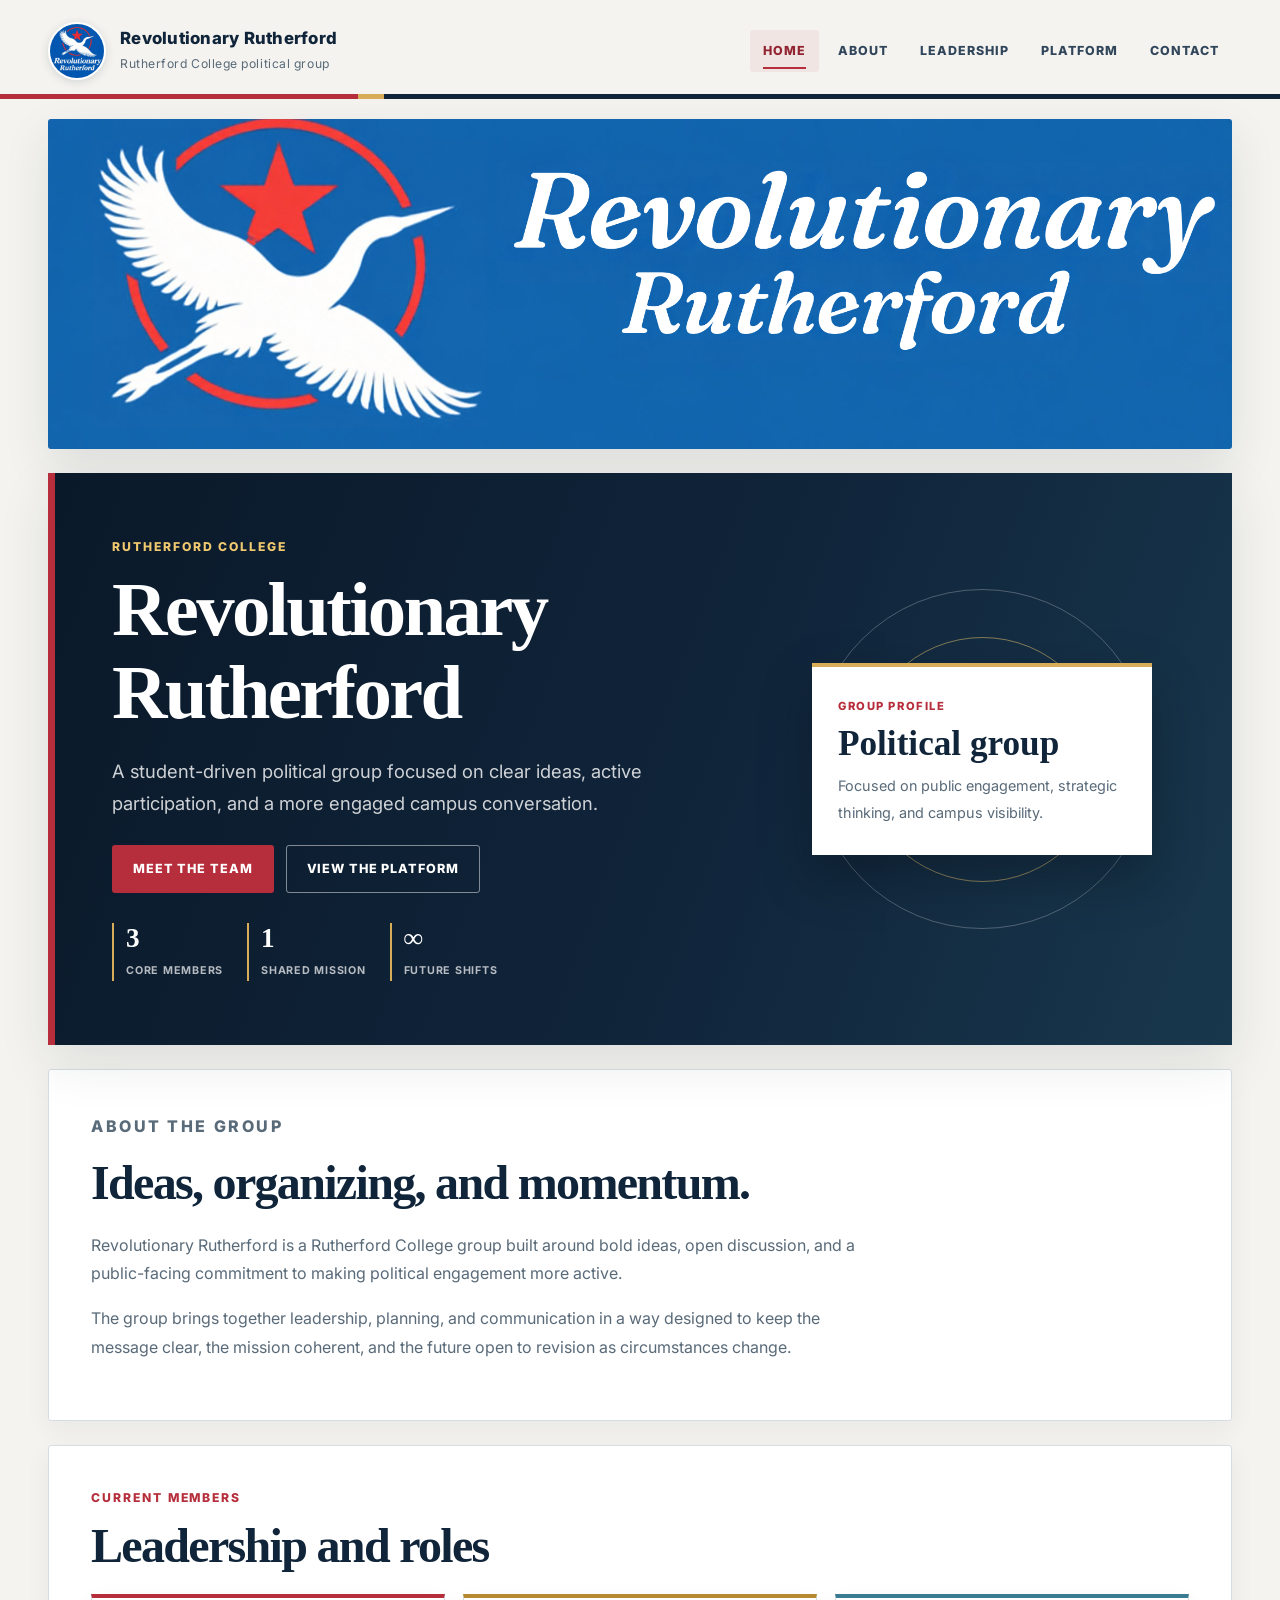
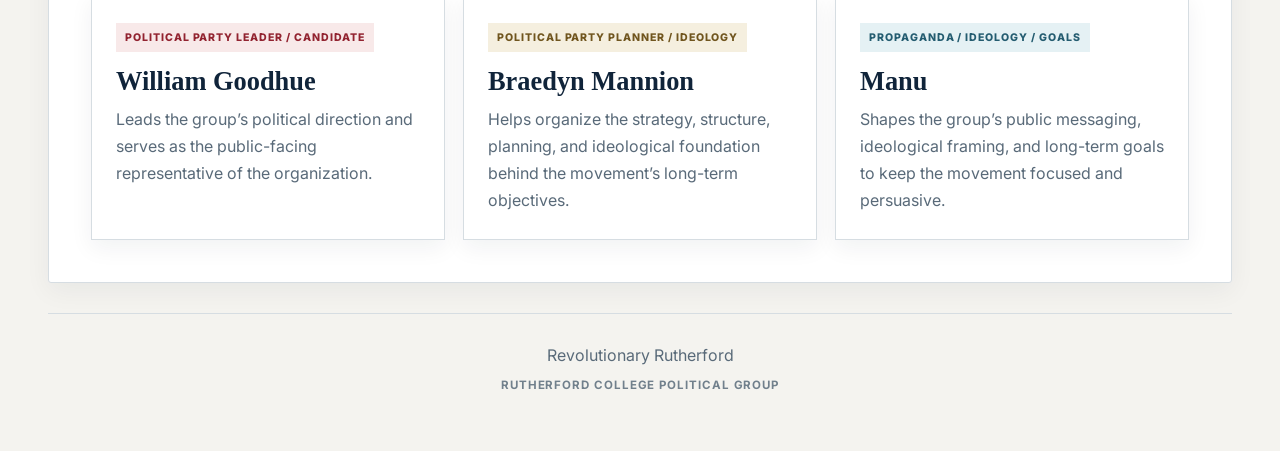
==== index.html @ 97fc265f "Update site branding from Revolutionary Socialists of Rutherford to Revolutionary Rutherford across " ====
<!DOCTYPE html>
<html lang="en">
  <head>
    <meta charset="UTF-8" />
    <meta name="viewport" content="width=device-width, initial-scale=1.0" />
    <title>Revolutionary Rutherford</title>
    <meta
      name="description"
      content="Revolutionary Rutherford — a Rutherford College political group focused on bold ideas and public engagement."
    />
    <link rel="icon" type="image/png" href="logo.png" />
    <link rel="preconnect" href="https://fonts.googleapis.com" />
    <link rel="preconnect" href="https://fonts.gstatic.com" crossorigin />
    <link
      href="https://fonts.googleapis.com/css2?family=Inter:wght@400;500;700;800;900&display=swap"
      rel="stylesheet"
    />
    <link rel="stylesheet" href="styles.css" />
  </head>
  <body>
    <div class="page-shell">
      <header class="site-header">
        <div class="brand-wrap">
          <img src="logo.png" alt="Revolutionary Rutherford logo" class="brand-logo" />
          <div>
            <p class="brand-name">Revolutionary Rutherford</p>
            <p class="brand-tag">Rutherford College political group</p>
          </div>
        </div>
        <nav class="main-nav" aria-label="Main navigation">
          <a href="index.html">Home</a>
          <a href="about.html">About</a>
          <a href="leadership.html">Leadership</a>
          <a href="platform.html">Platform</a>
          <a href="contact.html">Contact</a>
        </nav>
      </header>

      <img src="banner.png" alt="Revolutionary Rutherford banner" class="page-banner" />

      <main>
        <section class="hero">
          <div class="hero-copy">
            <p class="eyebrow">Rutherford College</p>
            <h1>Revolutionary Rutherford</h1>
            <p class="lede">
              A student-driven political group focused on clear ideas, active participation, and a more engaged campus conversation.
            </p>
            <div class="hero-actions">
              <a class="primary-btn" href="leadership.html">Meet the team</a>
              <a class="secondary-btn" href="platform.html">View the platform</a>
            </div>
            <ul class="hero-stats" aria-label="Movement information">
              <li><strong>3</strong><span>core members</span></li>
              <li><strong>1</strong><span>shared mission</span></li>
              <li><strong>∞</strong><span>future shifts</span></li>
            </ul>
          </div>
          <div class="hero-visual" aria-label="Movement illustration">
            <div class="info-card">
              <span class="badge-label">Group profile</span>
              <strong>Political group</strong>
              <small>Focused on public engagement, strategic thinking, and campus visibility.</small>
            </div>
            <div class="orbit orbit-one"></div>
            <div class="orbit orbit-two"></div>
            <div class="core-circle"></div>
          </div>
        </section>

        <section class="panel intro-panel">
          <div class="section-head">
            <p class="eyebrow">About the group</p>
            <h2>Ideas, organizing, and momentum.</h2>
          </div>
          <p>
            Revolutionary Rutherford is a Rutherford College group built around bold ideas, open discussion, and a public-facing commitment to making political engagement more active.
          </p>
          <p>
            The group brings together leadership, planning, and communication in a way designed to keep the message clear, the mission coherent, and the future open to revision as circumstances change.
          </p>
        </section>

        <section class="panel">
          <div class="section-head">
            <p class="eyebrow">Current members</p>
            <h2>Leadership and roles</h2>
          </div>

          <div class="leader-grid">
            <article class="leader-card accent-rose">
              <div class="leader-role">Political Party Leader / Candidate</div>
              <h3>William Goodhue</h3>
              <p>
                Leads the group’s political direction and serves as the public-facing representative of the organization.
              </p>
            </article>

            <article class="leader-card accent-gold">
              <div class="leader-role">Political Party Planner / Ideology</div>
              <h3>Braedyn Mannion</h3>
              <p>
                Helps organize the strategy, structure, planning, and ideological foundation behind the movement’s long-term objectives.
              </p>
            </article>

            <article class="leader-card accent-aqua">
              <div class="leader-role">Propaganda / Ideology / Goals</div>
              <h3>Manu</h3>
              <p>
                Shapes the group’s public messaging, ideological framing, and long-term goals to keep the movement focused and persuasive.
              </p>
            </article>
          </div>
        </section>
      </main>

      <footer class="site-footer">
        <p>Revolutionary Rutherford</p>
        <p class="tiny">Rutherford College political group</p>
      </footer>
    </div>

    <script src="script.js"></script>
  </body>
</html>
---- styles.css ----
/* Institutional, school-community inspired visual system */
:root {
  color-scheme: light;
  --ink: #17283a;
  --ink-soft: #31465b;
  --navy: #10243a;
  --navy-deep: #0a1929;
  --red: #b62d3b;
  --red-dark: #922330;
  --gold: #d7ad59;
  --paper: #f4f3ef;
  --surface: #ffffff;
  --surface-muted: #e9edf0;
  --muted: #596a79;
  --line: #d6dde2;
  --shadow: 0 18px 48px rgba(16, 36, 58, 0.1);
  --content-width: 1200px;
  --page-gutter: clamp(18px, 4vw, 48px);
}

*,
*::before,
*::after {
  box-sizing: border-box;
}

html {
  scroll-behavior: smooth;
  scroll-padding-top: 24px;
}

body {
  min-width: 320px;
  min-height: 100vh;
  margin: 0;
  color: var(--ink);
  background: var(--paper);
  font-family: "Inter", "Segoe UI", Arial, sans-serif;
  font-size: 16px;
  line-height: 1.65;
  -webkit-font-smoothing: antialiased;
}

img {
  display: block;
  max-width: 100%;
}

a {
  color: inherit;
}

:focus-visible {
  outline: 3px solid var(--gold);
  outline-offset: 4px;
}

.page-shell {
  width: min(var(--content-width), calc(100% - var(--page-gutter) * 2));
  margin-inline: auto;
  padding: 0 0 48px;
}

.site-header {
  position: relative;
  z-index: 3;
  display: flex;
  align-items: center;
  justify-content: space-between;
  gap: 28px;
  padding: 22px 0 18px;
  border-bottom: 1px solid var(--line);
}

.site-header::before {
  position: absolute;
  right: calc((100vw - 100%) / -2);
  bottom: -1px;
  left: calc((100vw - 100%) / -2);
  height: 5px;
  background: linear-gradient(90deg, var(--red) 0 28%, var(--gold) 28% 30%, var(--navy) 30% 100%);
  content: "";
}

.brand-wrap {
  display: flex;
  min-width: 0;
  align-items: center;
  gap: 14px;
  text-decoration: none;
}

.brand-logo {
  width: 58px;
  height: 58px;
  flex: 0 0 auto;
  border: 2px solid var(--surface);
  border-radius: 50%;
  background: var(--surface);
  box-shadow: 0 2px 10px rgba(16, 36, 58, 0.14);
  object-fit: cover;
}

.brand-name {
  margin: 0;
  color: var(--navy);
  font-size: clamp(0.9rem, 1.5vw, 1.05rem);
  font-weight: 800;
  letter-spacing: 0.015em;
  line-height: 1.3;
}

.brand-tag {
  margin: 4px 0 0;
  color: var(--muted);
  font-size: 0.76rem;
  letter-spacing: 0.045em;
}

.main-nav {
  display: flex;
  flex-wrap: wrap;
  align-items: center;
  justify-content: flex-end;
  gap: 6px;
}

.main-nav a {
  position: relative;
  display: inline-flex;
  min-height: 42px;
  align-items: center;
  padding: 0 13px;
  border-radius: 3px;
  color: var(--ink-soft);
  font-size: 0.78rem;
  font-weight: 800;
  letter-spacing: 0.08em;
  text-decoration: none;
  text-transform: uppercase;
  transition: color 160ms ease, background-color 160ms ease;
}

.main-nav a:hover,
.main-nav a:focus-visible,
.main-nav a[aria-current="page"] {
  color: var(--red-dark);
  background: rgba(182, 45, 59, 0.07);
}

.main-nav a[aria-current="page"]::after {
  position: absolute;
  right: 13px;
  bottom: 3px;
  left: 13px;
  height: 2px;
  background: var(--red);
  content: "";
}

.page-banner {
  width: 100%;
  height: clamp(180px, 28vw, 330px);
  margin-top: 20px;
  border-radius: 3px;
  background: var(--navy);
  object-fit: cover;
  object-position: center;
  box-shadow: var(--shadow);
}

main {
  display: block;
}

.hero {
  position: relative;
  display: grid;
  min-height: 390px;
  grid-template-columns: minmax(0, 1.25fr) minmax(250px, 0.75fr);
  align-items: center;
  gap: clamp(24px, 5vw, 64px);
  overflow: hidden;
  margin-top: 24px;
  padding: clamp(30px, 5vw, 64px);
  color: #fff;
  background:
    linear-gradient(110deg, rgba(10, 25, 41, 0.98) 0%, rgba(16, 36, 58, 0.94) 56%, rgba(25, 58, 80, 0.88) 100%),
    var(--navy);
  box-shadow: var(--shadow);
}

.hero::before {
  position: absolute;
  top: 0;
  left: 0;
  width: 7px;
  height: 100%;
  background: var(--red);
  content: "";
}

.hero-copy,
.hero-visual {
  position: relative;
  z-index: 1;
}

.eyebrow {
  margin: 0 0 12px;
  color: var(--red);
  font-size: 0.76rem;
  font-weight: 800;
  letter-spacing: 0.16em;
  text-transform: uppercase;
}

.hero .eyebrow {
  color: #f1c96e;
}

.hero h1,
.section-head h2 {
  margin: 0;
  font-family: Georgia, "Times New Roman", serif;
  font-weight: 700;
  letter-spacing: -0.035em;
  line-height: 1.08;
}

.hero h1 {
  max-width: 700px;
  font-size: clamp(2.7rem, 6vw, 5.2rem);
}

.lede {
  max-width: 630px;
  margin: 20px 0 0;
  color: rgba(255, 255, 255, 0.8);
  font-size: clamp(1rem, 1.5vw, 1.15rem);
  line-height: 1.75;
}

.hero-actions {
  display: flex;
  flex-wrap: wrap;
  gap: 12px;
  margin-top: 26px;
}

.primary-btn,
.secondary-btn {
  display: inline-flex;
  min-height: 48px;
  align-items: center;
  justify-content: center;
  padding: 0 20px;
  border: 1px solid transparent;
  border-radius: 3px;
  font-size: 0.79rem;
  font-weight: 800;
  letter-spacing: 0.07em;
  text-decoration: none;
  text-transform: uppercase;
  transition: background-color 160ms ease, color 160ms ease, transform 160ms ease;
}

.primary-btn {
  color: #fff;
  background: var(--red);
}

.primary-btn:hover {
  background: var(--red-dark);
  transform: translateY(-2px);
}

.secondary-btn {
  border-color: rgba(255, 255, 255, 0.48);
  color: #fff;
  background: transparent;
}

.secondary-btn:hover {
  color: var(--navy);
  background: #fff;
  transform: translateY(-2px);
}

.hero-stats {
  display: flex;
  flex-wrap: wrap;
  gap: 24px;
  margin: 30px 0 0;
  padding: 0;
  list-style: none;
}

.hero-stats li {
  min-width: 105px;
  padding-left: 12px;
  border-left: 2px solid var(--gold);
}

.hero-stats strong {
  display: block;
  color: #fff;
  font-family: Georgia, "Times New Roman", serif;
  font-size: 1.7rem;
  line-height: 1.15;
}

.hero-stats span {
  color: rgba(255, 255, 255, 0.7);
  font-size: 0.67rem;
  font-weight: 700;
  letter-spacing: 0.07em;
  text-transform: uppercase;
}

.hero-visual {
  display: grid;
  min-height: 290px;
  place-items: center;
}

.info-card {
  position: relative;
  z-index: 2;
  width: min(100%, 340px);
  padding: 30px 26px;
  border-top: 4px solid var(--gold);
  color: var(--ink);
  background: #fff;
  text-align: left;
  box-shadow: 0 22px 48px rgba(0, 0, 0, 0.25);
}

.badge-label {
  display: block;
  margin-bottom: 10px;
  color: var(--red);
  font-size: 0.7rem;
  font-weight: 800;
  letter-spacing: 0.14em;
  text-transform: uppercase;
}

.info-card strong {
  display: block;
  margin-bottom: 8px;
  color: var(--navy);
  font-family: Georgia, "Times New Roman", serif;
  font-size: clamp(1.7rem, 3vw, 2.2rem);
  line-height: 1.1;
}

.info-card small {
  color: var(--muted);
  font-size: 0.9rem;
  line-height: 1.6;
}

.orbit {
  position: absolute;
  border: 1px solid rgba(255, 255, 255, 0.25);
  border-radius: 50%;
  pointer-events: none;
}

.orbit-one {
  width: min(340px, 80vw);
  aspect-ratio: 1;
}

.orbit-two {
  width: min(245px, 60vw);
  aspect-ratio: 1;
  border-color: rgba(241, 201, 110, 0.5);
}

.core-circle {
  position: absolute;
  width: 90px;
  aspect-ratio: 1;
  border-radius: 50%;
  background: rgba(182, 45, 59, 0.25);
}

.panel,
.content-panel {
  margin-top: 24px;
  padding: clamp(24px, 4vw, 42px);
  border: 1px solid var(--line);
  border-radius: 3px;
  background: var(--surface);
  box-shadow: 0 8px 26px rgba(16, 36, 58, 0.055);
}

.section-head {
  margin-bottom: 22px;
}

.section-head h2 {
  color: var(--navy);
  font-size: clamp(2rem, 4vw, 3rem);
}

.intro-panel p,
.content-panel p,
.content-panel li {
  color: var(--muted);
  line-height: 1.8;
}

.intro-panel p,
.content-panel p {
  max-width: 78ch;
  margin: 0 0 16px;
  font-size: 1rem;
}

.leader-grid {
  display: grid;
  grid-template-columns: repeat(3, minmax(0, 1fr));
  gap: 18px;
}

.leader-card {
  padding: 24px;
  border: 1px solid var(--line);
  border-top: 4px solid var(--navy);
  background: #fff;
  box-shadow: 0 8px 22px rgba(16, 36, 58, 0.06);
}

.leader-card.accent-rose { border-top-color: var(--red); }
.leader-card.accent-gold { border-top-color: #b78a32; }
.leader-card.accent-aqua { border-top-color: #397c91; }

.leader-card h3 {
  margin: 14px 0 8px;
  color: var(--navy);
  font-family: Georgia, "Times New Roman", serif;
  font-size: 1.65rem;
  line-height: 1.2;
}

.leader-card p {
  margin: 0;
  color: var(--muted);
  line-height: 1.7;
}

.leader-role {
  display: inline-block;
  padding: 6px 9px;
  color: var(--red-dark);
  background: #f8e9e9;
  font-size: 0.66rem;
  font-weight: 800;
  letter-spacing: 0.09em;
  text-transform: uppercase;
}

.accent-gold .leader-role { color: #70551e; background: #f5efdF; }
.accent-aqua .leader-role { color: #245c70; background: #e5f1f4; }

.duties-note {
  margin: 22px 0 0;
  color: var(--red-dark);
  font-weight: 700;
  letter-spacing: 0.04em;
  text-transform: uppercase;
}

.platform-list {
  display: grid;
  grid-template-columns: repeat(3, minmax(0, 1fr));
  gap: 18px;
}

.platform-list > div,
.list-grid .item {
  padding: 24px;
  border: 1px solid var(--line);
  border-bottom: 3px solid var(--gold);
  background: #fbfcfc;
}

.platform-list span {
  display: inline-block;
  margin-bottom: 14px;
  color: var(--red);
  font-family: Georgia, "Times New Roman", serif;
  font-size: 1.5rem;
  font-weight: 700;
}

.platform-list h3,
.list-grid h3 {
  margin: 0 0 10px;
  color: var(--navy);
  font-size: 1.2rem;
}

.platform-list p,
.list-grid p {
  margin: 0;
  color: var(--muted);
  line-height: 1.7;
}

.list-grid {
  display: grid;
  grid-template-columns: repeat(2, minmax(0, 1fr));
  gap: 18px;
  margin-top: 12px;
}

.site-footer {
  margin-top: 30px;
  padding: 28px 0 0;
  border-top: 1px solid var(--line);
  color: var(--muted);
  text-align: center;
}

.site-footer p {
  margin: 0 0 8px;
}

.site-footer .tiny {
  color: #71808c;
  font-size: 0.72rem;
  font-weight: 700;
  letter-spacing: 0.08em;
  text-transform: uppercase;
}

.sponsor-section {
  margin: 0 0 24px;
  padding: 0 0 24px;
  border-bottom: 1px solid var(--line);
}

.sponsor-section h2 {
  margin: 0 0 18px;
  color: var(--navy);
  font-family: Georgia, "Times New Roman", serif;
  font-size: 1.45rem;
}

.sponsor-logos {
  display: flex;
  flex-wrap: wrap;
  align-items: center;
  justify-content: center;
  gap: 18px 28px;
}

.sponsor-logos img {
  width: min(220px, 42%);
  height: 88px;
  padding: 8px;
  border: 1px solid var(--line);
  background: #fff;
  object-fit: contain;
}

@media (max-width: 900px) {
  .site-header {
    align-items: flex-start;
    flex-direction: column;
    gap: 12px;
  }

  .main-nav {
    justify-content: flex-start;
  }

  .hero {
    grid-template-columns: minmax(0, 1fr) minmax(220px, 0.75fr);
  }

  .leader-grid,
  .platform-list {
    grid-template-columns: repeat(2, minmax(0, 1fr));
  }
}

@media (max-width: 640px) {
  .page-shell {
    width: calc(100% - 28px);
    padding-bottom: 28px;
  }

  .site-header {
    padding-top: 16px;
  }

  .brand-logo {
    width: 48px;
    height: 48px;
  }

  .main-nav {
    width: 100%;
    gap: 2px;
  }

  .main-nav a {
    min-height: 38px;
    padding-inline: 9px;
    font-size: 0.69rem;
  }

  .page-banner {
    height: 170px;
    margin-top: 14px;
  }

  .hero {
    grid-template-columns: 1fr;
    gap: 20px;
    margin-top: 14px;
    padding: 30px 24px;
  }

  .hero h1 {
    font-size: clamp(2.45rem, 12vw, 4rem);
  }

  .hero-visual {
    min-height: 260px;
  }

  .info-card {
    width: min(100%, 320px);
  }

  .hero-stats {
    gap: 14px;
  }

  .hero-stats li {
    min-width: 88px;
  }

  .panel,
  .content-panel {
    margin-top: 16px;
    padding: 24px 20px;
  }

  .leader-grid,
  .platform-list,
  .list-grid {
    grid-template-columns: 1fr;
  }

  .sponsor-logos {
    gap: 12px;
  }

  .sponsor-logos img {
    width: min(180px, 44%);
    height: 72px;
  }
}

@media (prefers-reduced-motion: reduce) {
  html {
    scroll-behavior: auto;
  }

  *,
  *::before,
  *::after {
    animation-duration: 0.01ms !important;
    animation-iteration-count: 1 !important;
    scroll-behavior: auto !important;
    transition-duration: 0.01ms !important;
  }
}
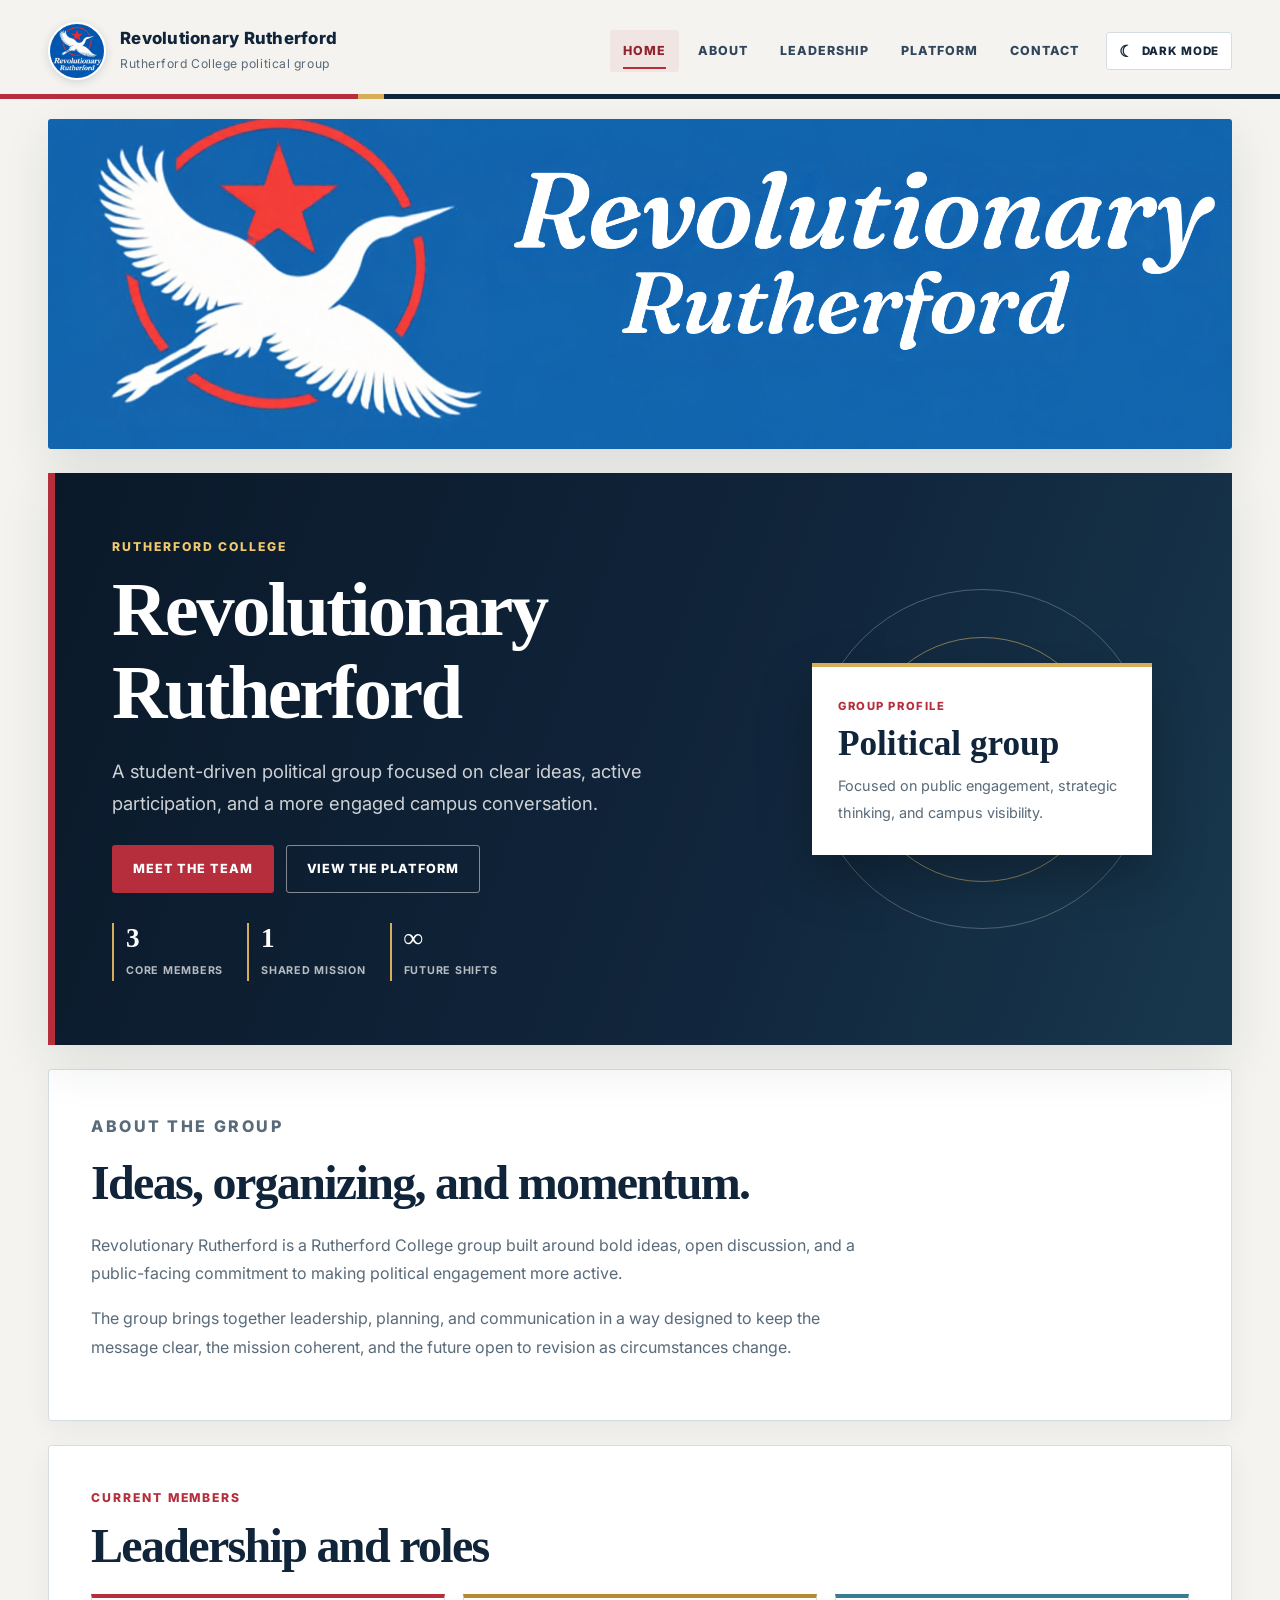
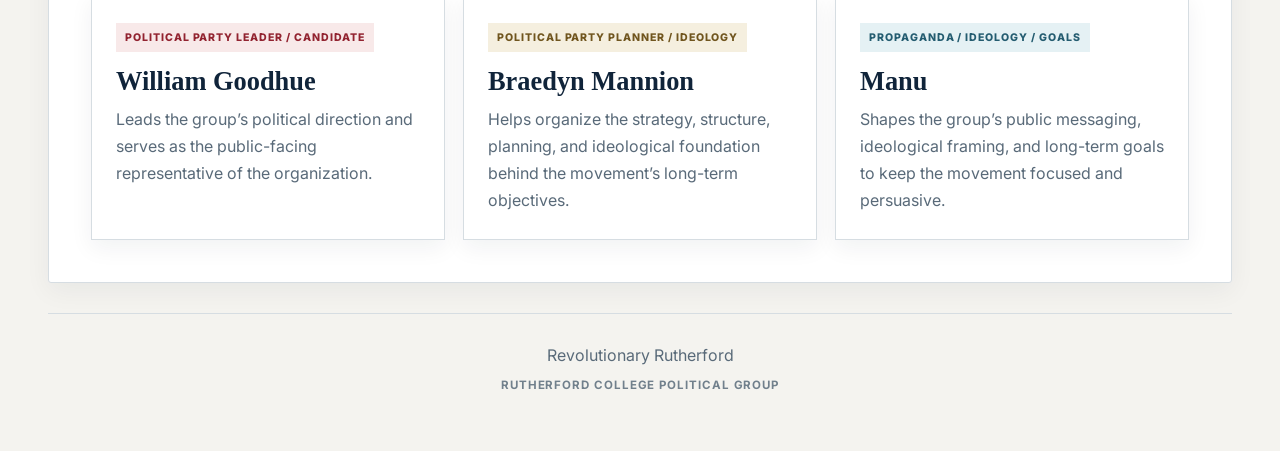
==== commit c1398317: "Add persistent dark-mode toggle to every site page" ====
--- a/index.html
+++ b/index.html
@@ -4,123 +4,48 @@
     <meta charset="UTF-8" />
     <meta name="viewport" content="width=device-width, initial-scale=1.0" />
     <title>Revolutionary Rutherford</title>
-    <meta
-      name="description"
-      content="Revolutionary Rutherford — a Rutherford College political group focused on bold ideas and public engagement."
-    />
+    <meta name="description" content="Revolutionary Rutherford — a Rutherford College political group focused on bold ideas and public engagement." />
     <link rel="icon" type="image/png" href="logo.png" />
     <link rel="preconnect" href="https://fonts.googleapis.com" />
     <link rel="preconnect" href="https://fonts.gstatic.com" crossorigin />
-    <link
-      href="https://fonts.googleapis.com/css2?family=Inter:wght@400;500;700;800;900&display=swap"
-      rel="stylesheet"
-    />
+    <link href="https://fonts.googleapis.com/css2?family=Inter:wght@400;500;700;800;900&display=swap" rel="stylesheet" />
     <link rel="stylesheet" href="styles.css" />
+    <link rel="stylesheet" href="theme.css" />
   </head>
   <body>
     <div class="page-shell">
       <header class="site-header">
-        <div class="brand-wrap">
-          <img src="logo.png" alt="Revolutionary Rutherford logo" class="brand-logo" />
-          <div>
-            <p class="brand-name">Revolutionary Rutherford</p>
-            <p class="brand-tag">Rutherford College political group</p>
-          </div>
-        </div>
-        <nav class="main-nav" aria-label="Main navigation">
-          <a href="index.html">Home</a>
-          <a href="about.html">About</a>
-          <a href="leadership.html">Leadership</a>
-          <a href="platform.html">Platform</a>
-          <a href="contact.html">Contact</a>
-        </nav>
+        <div class="brand-wrap"><img src="logo.png" alt="Revolutionary Rutherford logo" class="brand-logo" /><div><p class="brand-name">Revolutionary Rutherford</p><p class="brand-tag">Rutherford College political group</p></div></div>
+        <nav class="main-nav" aria-label="Main navigation"><a href="index.html">Home</a><a href="about.html">About</a><a href="leadership.html">Leadership</a><a href="platform.html">Platform</a><a href="contact.html">Contact</a></nav>
       </header>
-
       <img src="banner.png" alt="Revolutionary Rutherford banner" class="page-banner" />
-
       <main>
         <section class="hero">
           <div class="hero-copy">
             <p class="eyebrow">Rutherford College</p>
             <h1>Revolutionary Rutherford</h1>
-            <p class="lede">
-              A student-driven political group focused on clear ideas, active participation, and a more engaged campus conversation.
-            </p>
-            <div class="hero-actions">
-              <a class="primary-btn" href="leadership.html">Meet the team</a>
-              <a class="secondary-btn" href="platform.html">View the platform</a>
-            </div>
-            <ul class="hero-stats" aria-label="Movement information">
-              <li><strong>3</strong><span>core members</span></li>
-              <li><strong>1</strong><span>shared mission</span></li>
-              <li><strong>∞</strong><span>future shifts</span></li>
-            </ul>
+            <p class="lede">A student-driven political group focused on clear ideas, active participation, and a more engaged campus conversation.</p>
+            <div class="hero-actions"><a class="primary-btn" href="leadership.html">Meet the team</a><a class="secondary-btn" href="platform.html">View the platform</a></div>
+            <ul class="hero-stats" aria-label="Movement information"><li><strong>3</strong><span>core members</span></li><li><strong>1</strong><span>shared mission</span></li><li><strong>∞</strong><span>future shifts</span></li></ul>
           </div>
-          <div class="hero-visual" aria-label="Movement illustration">
-            <div class="info-card">
-              <span class="badge-label">Group profile</span>
-              <strong>Political group</strong>
-              <small>Focused on public engagement, strategic thinking, and campus visibility.</small>
-            </div>
-            <div class="orbit orbit-one"></div>
-            <div class="orbit orbit-two"></div>
-            <div class="core-circle"></div>
-          </div>
+          <div class="hero-visual" aria-label="Movement illustration"><div class="info-card"><span class="badge-label">Group profile</span><strong>Political group</strong><small>Focused on public engagement, strategic thinking, and campus visibility.</small></div><div class="orbit orbit-one"></div><div class="orbit orbit-two"></div><div class="core-circle"></div></div>
         </section>
-
         <section class="panel intro-panel">
-          <div class="section-head">
-            <p class="eyebrow">About the group</p>
-            <h2>Ideas, organizing, and momentum.</h2>
-          </div>
-          <p>
-            Revolutionary Rutherford is a Rutherford College group built around bold ideas, open discussion, and a public-facing commitment to making political engagement more active.
-          </p>
-          <p>
-            The group brings together leadership, planning, and communication in a way designed to keep the message clear, the mission coherent, and the future open to revision as circumstances change.
-          </p>
+          <div class="section-head"><p class="eyebrow">About the group</p><h2>Ideas, organizing, and momentum.</h2></div>
+          <p>Revolutionary Rutherford is a Rutherford College group built around bold ideas, open discussion, and a public-facing commitment to making political engagement more active.</p>
+          <p>The group brings together leadership, planning, and communication in a way designed to keep the message clear, the mission coherent, and the future open to revision as circumstances change.</p>
         </section>
-
         <section class="panel">
-          <div class="section-head">
-            <p class="eyebrow">Current members</p>
-            <h2>Leadership and roles</h2>
-          </div>
-
+          <div class="section-head"><p class="eyebrow">Current members</p><h2>Leadership and roles</h2></div>
           <div class="leader-grid">
-            <article class="leader-card accent-rose">
-              <div class="leader-role">Political Party Leader / Candidate</div>
-              <h3>William Goodhue</h3>
-              <p>
-                Leads the group’s political direction and serves as the public-facing representative of the organization.
-              </p>
-            </article>
-
-            <article class="leader-card accent-gold">
-              <div class="leader-role">Political Party Planner / Ideology</div>
-              <h3>Braedyn Mannion</h3>
-              <p>
-                Helps organize the strategy, structure, planning, and ideological foundation behind the movement’s long-term objectives.
-              </p>
-            </article>
-
-            <article class="leader-card accent-aqua">
-              <div class="leader-role">Propaganda / Ideology / Goals</div>
-              <h3>Manu</h3>
-              <p>
-                Shapes the group’s public messaging, ideological framing, and long-term goals to keep the movement focused and persuasive.
-              </p>
-            </article>
+            <article class="leader-card accent-rose"><div class="leader-role">Political Party Leader / Candidate</div><h3>William Goodhue</h3><p>Leads the group’s political direction and serves as the public-facing representative of the organization.</p></article>
+            <article class="leader-card accent-gold"><div class="leader-role">Political Party Planner / Ideology</div><h3>Braedyn Mannion</h3><p>Helps organize the strategy, structure, planning, and ideological foundation behind the movement’s long-term objectives.</p></article>
+            <article class="leader-card accent-aqua"><div class="leader-role">Propaganda / Ideology / Goals</div><h3>Manu</h3><p>Shapes the group’s public messaging, ideological framing, and long-term goals to keep the movement focused and persuasive.</p></article>
           </div>
         </section>
       </main>
-
-      <footer class="site-footer">
-        <p>Revolutionary Rutherford</p>
-        <p class="tiny">Rutherford College political group</p>
-      </footer>
+      <footer class="site-footer"><p>Revolutionary Rutherford</p><p class="tiny">Rutherford College political group</p></footer>
     </div>
-
     <script src="script.js"></script>
   </body>
 </html>
--- a/theme.css
+++ b/theme.css
@@ -0,0 +1,128 @@
+/* Theme toggle and dark palette overrides. */
+.theme-toggle {
+  display: inline-flex;
+  min-height: 38px;
+  align-items: center;
+  justify-content: center;
+  gap: 8px;
+  margin-left: 8px;
+  padding: 0 12px;
+  border: 1px solid var(--line);
+  border-radius: 3px;
+  color: var(--ink);
+  background: var(--surface);
+  cursor: pointer;
+  font: inherit;
+  font-size: 0.72rem;
+  font-weight: 800;
+  letter-spacing: 0.06em;
+  text-transform: uppercase;
+}
+
+.theme-toggle:hover {
+  border-color: var(--red);
+  color: var(--red-dark);
+}
+
+.theme-toggle .theme-icon {
+  font-size: 1rem;
+  line-height: 1;
+}
+
+:root[data-theme="dark"] {
+  color-scheme: dark;
+  --ink: #e7edf2;
+  --ink-soft: #d3dce4;
+  --navy: #e7edf2;
+  --navy-deep: #0a1929;
+  --red: #df6871;
+  --red-dark: #f08a91;
+  --gold: #d7ad59;
+  --paper: #101923;
+  --surface: #192633;
+  --surface-muted: #223442;
+  --muted: #b6c2cc;
+  --line: #354653;
+  --shadow: 0 18px 48px rgba(0, 0, 0, 0.28);
+}
+
+:root[data-theme="dark"] body {
+  color: var(--ink);
+  background: var(--paper);
+}
+
+:root[data-theme="dark"] .site-header::before {
+  background: linear-gradient(90deg, var(--red) 0 28%, var(--gold) 28% 30%, #31536a 30% 100%);
+}
+
+:root[data-theme="dark"] .brand-name,
+:root[data-theme="dark"] .section-head h2,
+:root[data-theme="dark"] .leader-card h3,
+:root[data-theme="dark"] .platform-list h3,
+:root[data-theme="dark"] .list-grid h3,
+:root[data-theme="dark"] .sponsor-section h2 {
+  color: var(--ink);
+}
+
+:root[data-theme="dark"] .main-nav a {
+  color: var(--ink-soft);
+}
+
+:root[data-theme="dark"] .main-nav a:hover,
+:root[data-theme="dark"] .main-nav a:focus-visible,
+:root[data-theme="dark"] .main-nav a[aria-current="page"] {
+  color: #fff;
+  background: rgba(223, 104, 113, 0.14);
+}
+
+:root[data-theme="dark"] .info-card,
+:root[data-theme="dark"] .leader-card,
+:root[data-theme="dark"] .platform-list > div,
+:root[data-theme="dark"] .list-grid .item {
+  color: var(--ink);
+  border-color: var(--line);
+  background: var(--surface);
+}
+
+:root[data-theme="dark"] .info-card strong {
+  color: var(--ink);
+}
+
+:root[data-theme="dark"] .panel,
+:root[data-theme="dark"] .content-panel {
+  border-color: var(--line);
+  background: var(--surface);
+}
+
+:root[data-theme="dark"] .leader-card.accent-rose { border-top-color: var(--red); }
+:root[data-theme="dark"] .leader-card.accent-gold { border-top-color: var(--gold); }
+:root[data-theme="dark"] .leader-card.accent-aqua { border-top-color: #69b4c9; }
+
+:root[data-theme="dark"] .leader-role {
+  color: #ffd1d4;
+  background: rgba(223, 104, 113, 0.18);
+}
+
+:root[data-theme="dark"] .accent-gold .leader-role {
+  color: #f5d992;
+  background: rgba(215, 173, 89, 0.16);
+}
+
+:root[data-theme="dark"] .accent-aqua .leader-role {
+  color: #b9e8f2;
+  background: rgba(105, 180, 201, 0.16);
+}
+
+:root[data-theme="dark"] .site-footer .tiny {
+  color: #a7b5c0;
+}
+
+:root[data-theme="dark"] .sponsor-logos img {
+  background: #fff;
+}
+
+@media (max-width: 640px) {
+  .theme-toggle {
+    margin: 4px 0 0;
+  }
+}
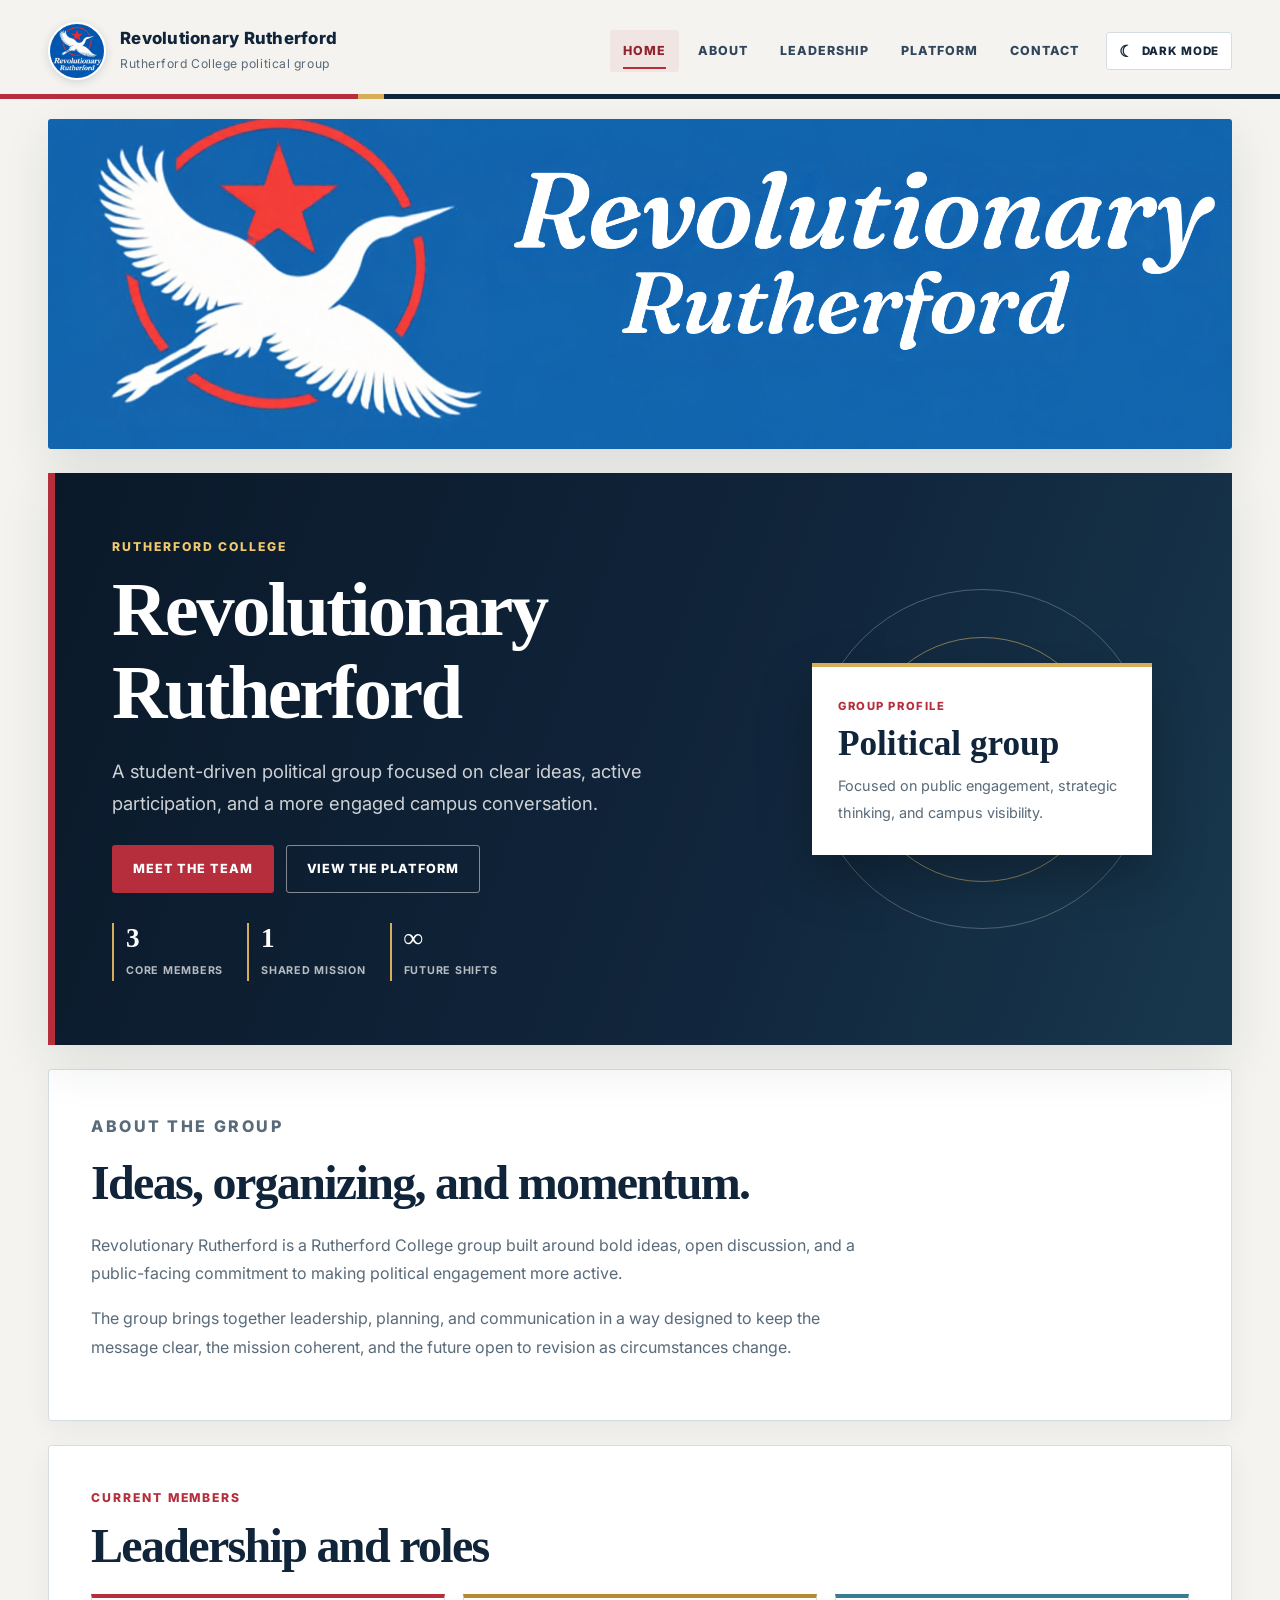
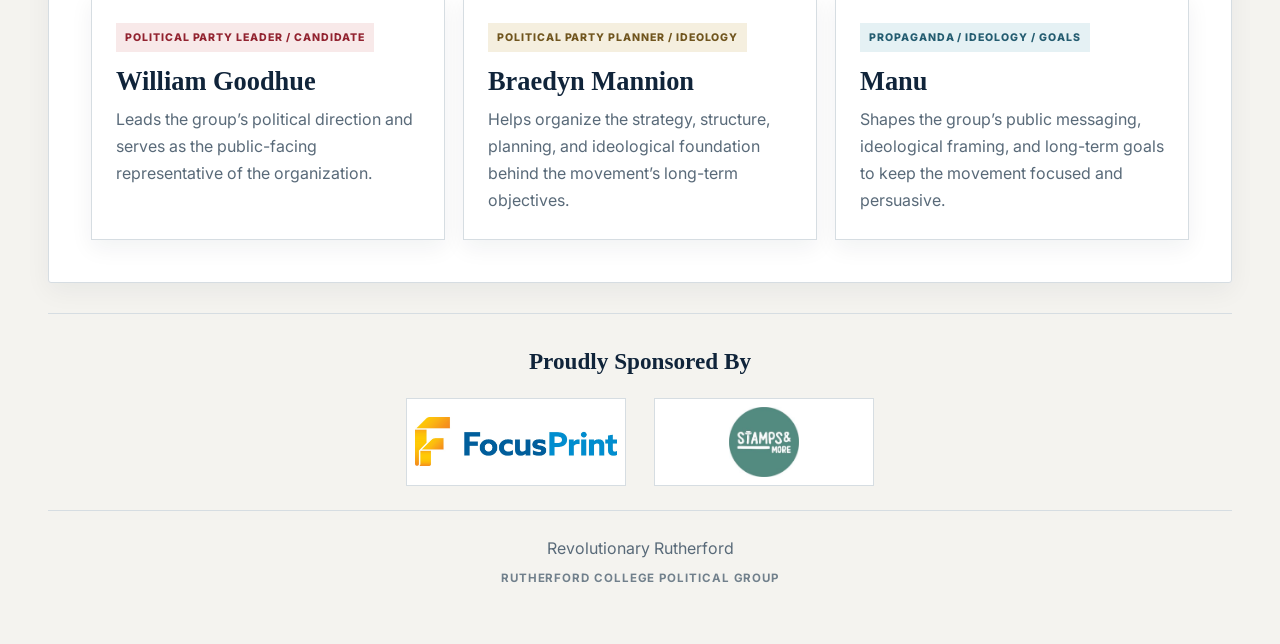
==== commit 102b6812: "Restore sponsor sections and add email contact link" ====
--- a/index.html
+++ b/index.html
@@ -44,7 +44,10 @@
           </div>
         </section>
       </main>
-      <footer class="site-footer"><p>Revolutionary Rutherford</p><p class="tiny">Rutherford College political group</p></footer>
+      <footer class="site-footer">
+        <section class="sponsor-section" aria-labelledby="sponsor-heading"><h2 id="sponsor-heading">Proudly Sponsored By</h2><div class="sponsor-logos"><img src="focusprint.jpg" alt="Focusprint" /><img src="stampsandmore.png" alt="Stamps and More" /></div></section>
+        <p>Revolutionary Rutherford</p><p class="tiny">Rutherford College political group</p>
+      </footer>
     </div>
     <script src="script.js"></script>
   </body>
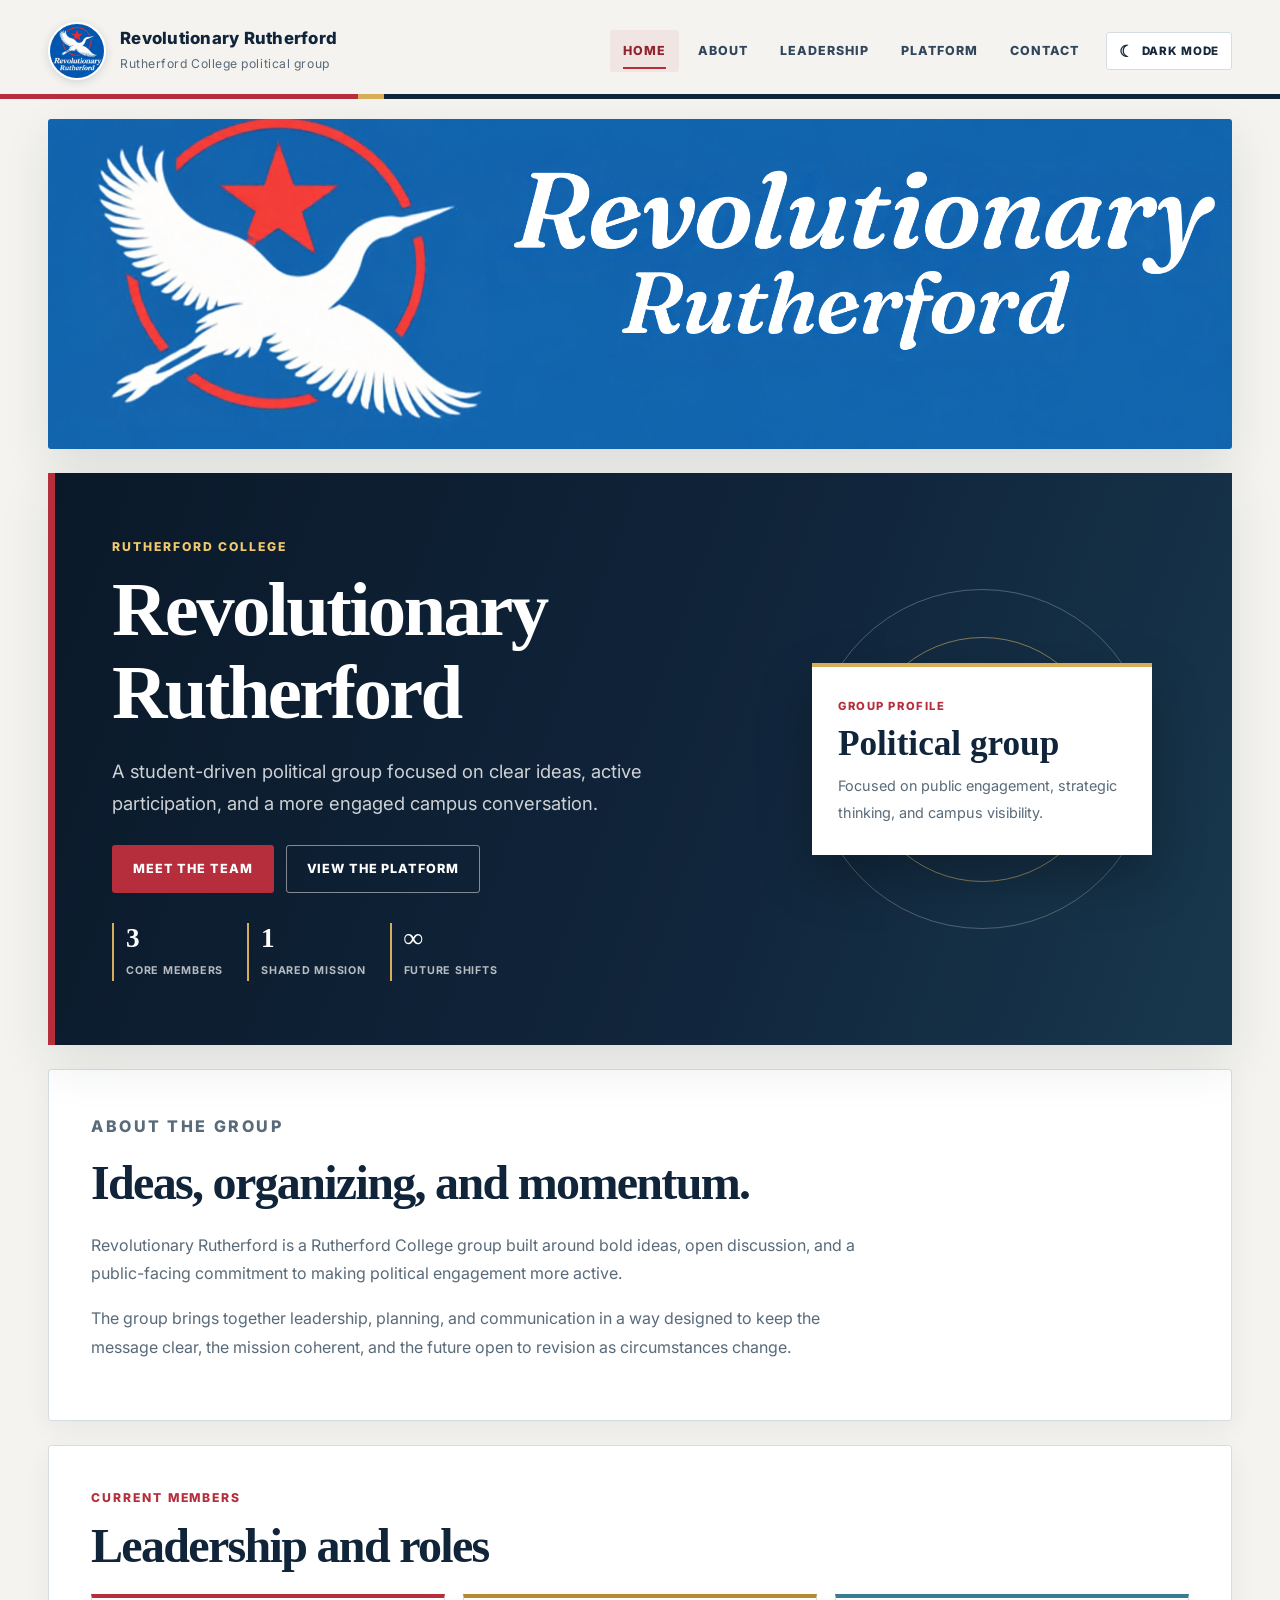
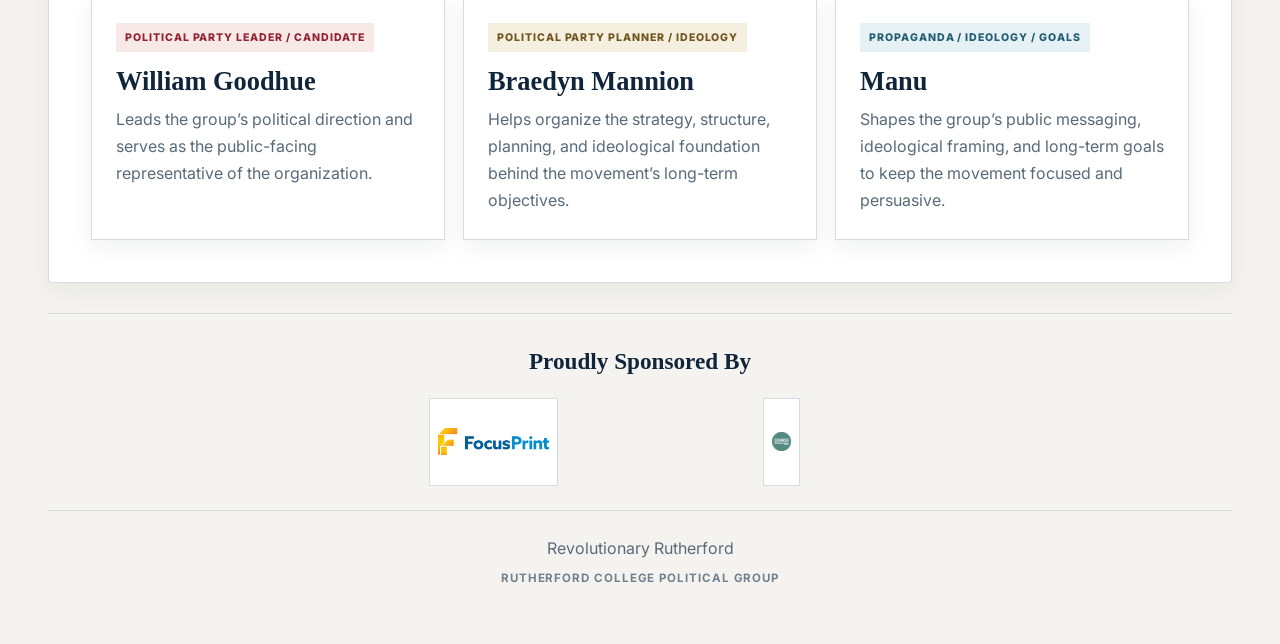
==== commit 758b6944: "Link sponsor logos to their websites in new tabs" ====
--- a/index.html
+++ b/index.html
@@ -45,7 +45,13 @@
         </section>
       </main>
       <footer class="site-footer">
-        <section class="sponsor-section" aria-labelledby="sponsor-heading"><h2 id="sponsor-heading">Proudly Sponsored By</h2><div class="sponsor-logos"><img src="focusprint.jpg" alt="Focusprint" /><img src="stampsandmore.png" alt="Stamps and More" /></div></section>
+        <section class="sponsor-section" aria-labelledby="sponsor-heading">
+          <h2 id="sponsor-heading">Proudly Sponsored By</h2>
+          <div class="sponsor-logos">
+            <a href="https://focusprint.co.nz" target="_blank" rel="noopener noreferrer" aria-label="Visit Focusprint (opens in a new tab)"><img src="focusprint.jpg" alt="Focusprint" /></a>
+            <a href="https://stampsandmore.co.nz" target="_blank" rel="noopener noreferrer" aria-label="Visit Stamps and More (opens in a new tab)"><img src="stampsandmore.png" alt="Stamps and More" /></a>
+          </div>
+        </section>
         <p>Revolutionary Rutherford</p><p class="tiny">Rutherford College political group</p>
       </footer>
     </div>
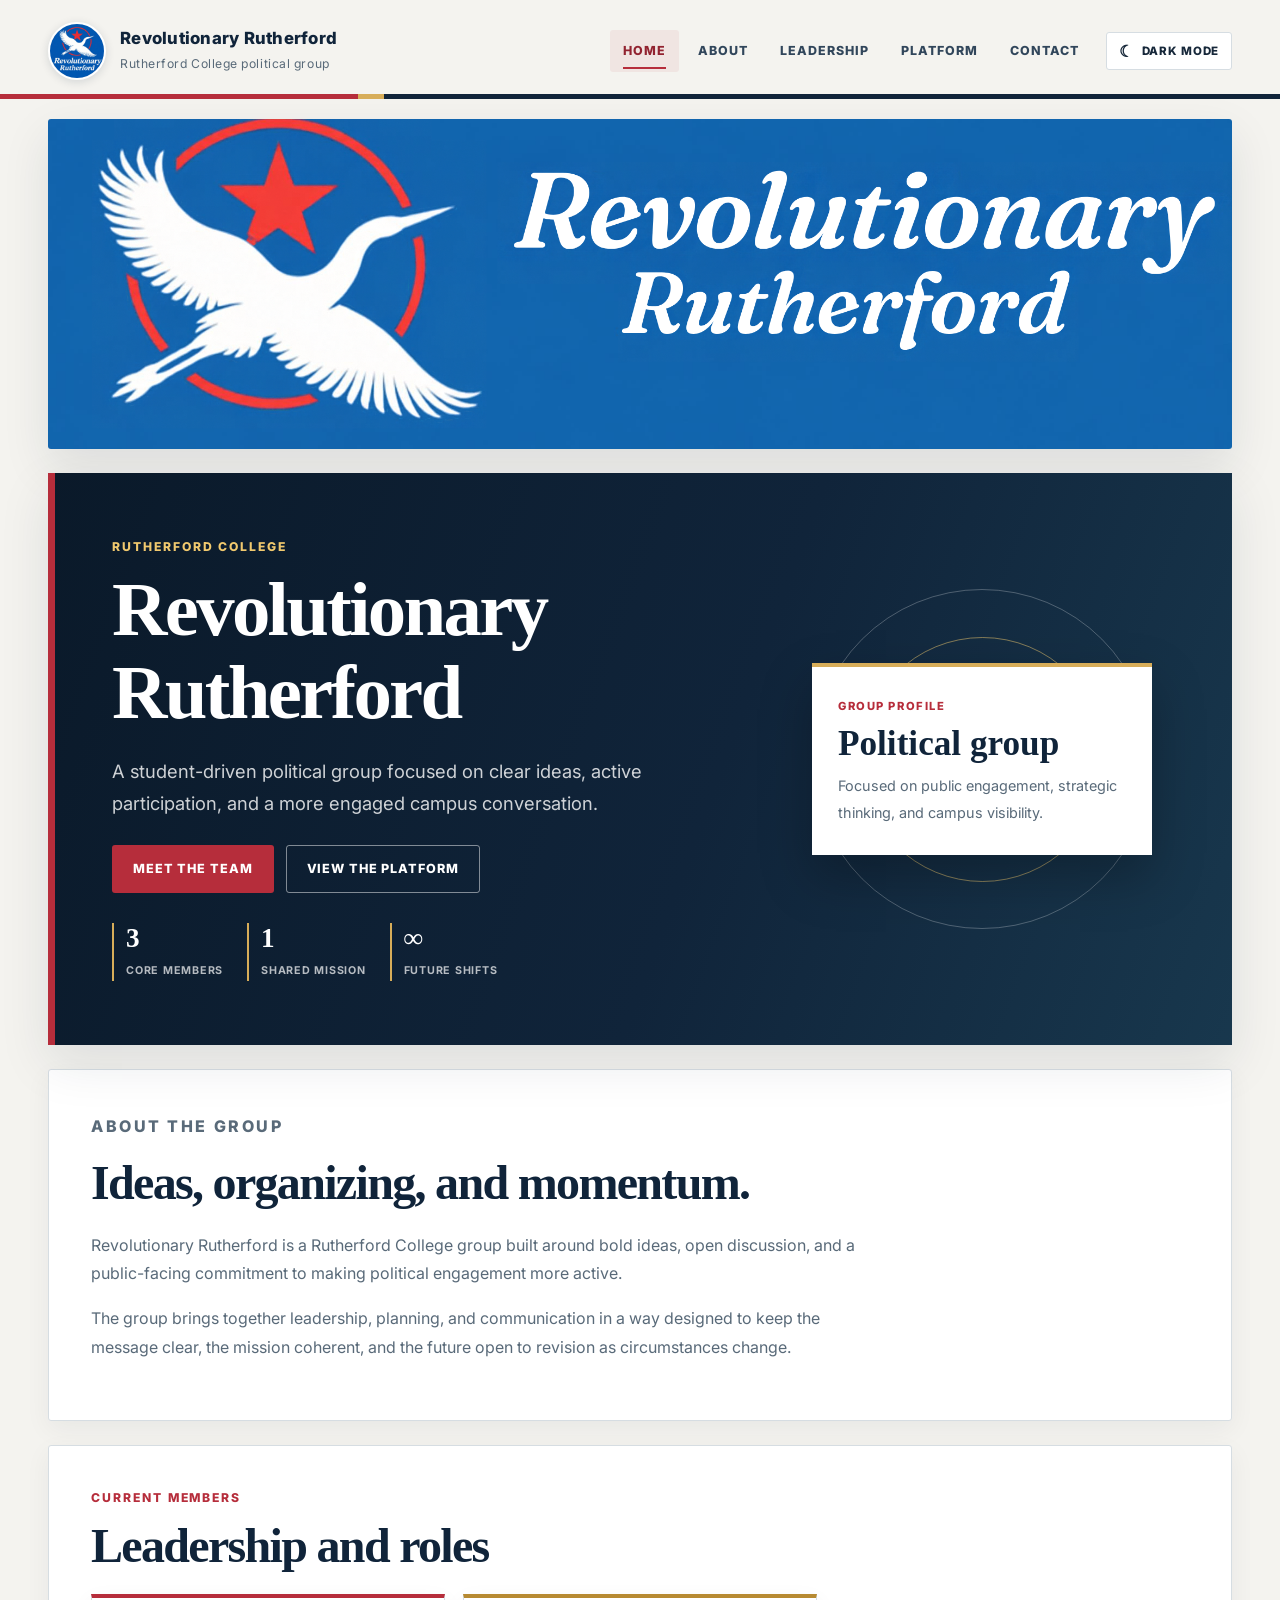
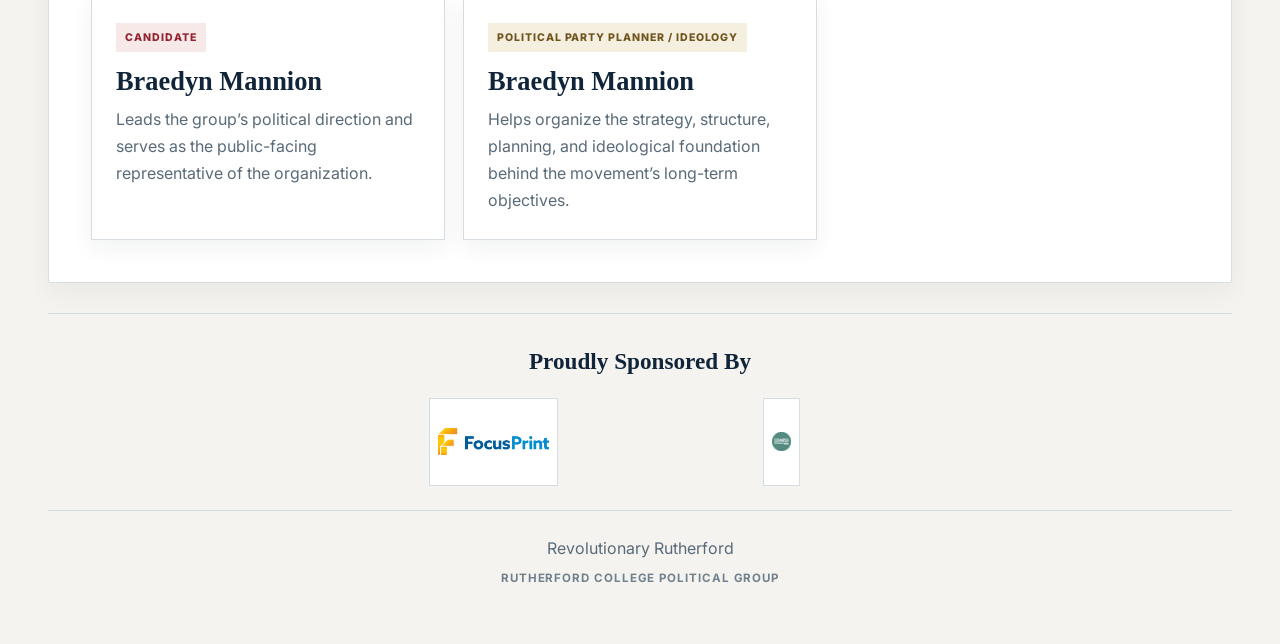
==== commit 46b19e5b: "Remove old leadership names and make Braedyn the candidate" ====
--- a/index.html
+++ b/index.html
@@ -38,22 +38,12 @@
         <section class="panel">
           <div class="section-head"><p class="eyebrow">Current members</p><h2>Leadership and roles</h2></div>
           <div class="leader-grid">
-            <article class="leader-card accent-rose"><div class="leader-role">Political Party Leader / Candidate</div><h3>William Goodhue</h3><p>Leads the group’s political direction and serves as the public-facing representative of the organization.</p></article>
+            <article class="leader-card accent-rose"><div class="leader-role">Candidate</div><h3>Braedyn Mannion</h3><p>Leads the group’s political direction and serves as the public-facing representative of the organization.</p></article>
             <article class="leader-card accent-gold"><div class="leader-role">Political Party Planner / Ideology</div><h3>Braedyn Mannion</h3><p>Helps organize the strategy, structure, planning, and ideological foundation behind the movement’s long-term objectives.</p></article>
-            <article class="leader-card accent-aqua"><div class="leader-role">Propaganda / Ideology / Goals</div><h3>Manu</h3><p>Shapes the group’s public messaging, ideological framing, and long-term goals to keep the movement focused and persuasive.</p></article>
           </div>
         </section>
       </main>
-      <footer class="site-footer">
-        <section class="sponsor-section" aria-labelledby="sponsor-heading">
-          <h2 id="sponsor-heading">Proudly Sponsored By</h2>
-          <div class="sponsor-logos">
-            <a href="https://focusprint.co.nz" target="_blank" rel="noopener noreferrer" aria-label="Visit Focusprint (opens in a new tab)"><img src="focusprint.jpg" alt="Focusprint" /></a>
-            <a href="https://stampsandmore.co.nz" target="_blank" rel="noopener noreferrer" aria-label="Visit Stamps and More (opens in a new tab)"><img src="stampsandmore.png" alt="Stamps and More" /></a>
-          </div>
-        </section>
-        <p>Revolutionary Rutherford</p><p class="tiny">Rutherford College political group</p>
-      </footer>
+      <footer class="site-footer"><section class="sponsor-section" aria-labelledby="sponsor-heading"><h2 id="sponsor-heading">Proudly Sponsored By</h2><div class="sponsor-logos"><a href="https://focusprint.co.nz" target="_blank" rel="noopener noreferrer" aria-label="Visit Focusprint (opens in a new tab)"><img src="focusprint.jpg" alt="Focusprint" /></a><a href="https://stampsandmore.co.nz" target="_blank" rel="noopener noreferrer" aria-label="Visit Stamps and More (opens in a new tab)"><img src="stampsandmore.png" alt="Stamps and More" /></a></div></section><p>Revolutionary Rutherford</p><p class="tiny">Rutherford College political group</p></footer>
     </div>
     <script src="script.js"></script>
   </body>
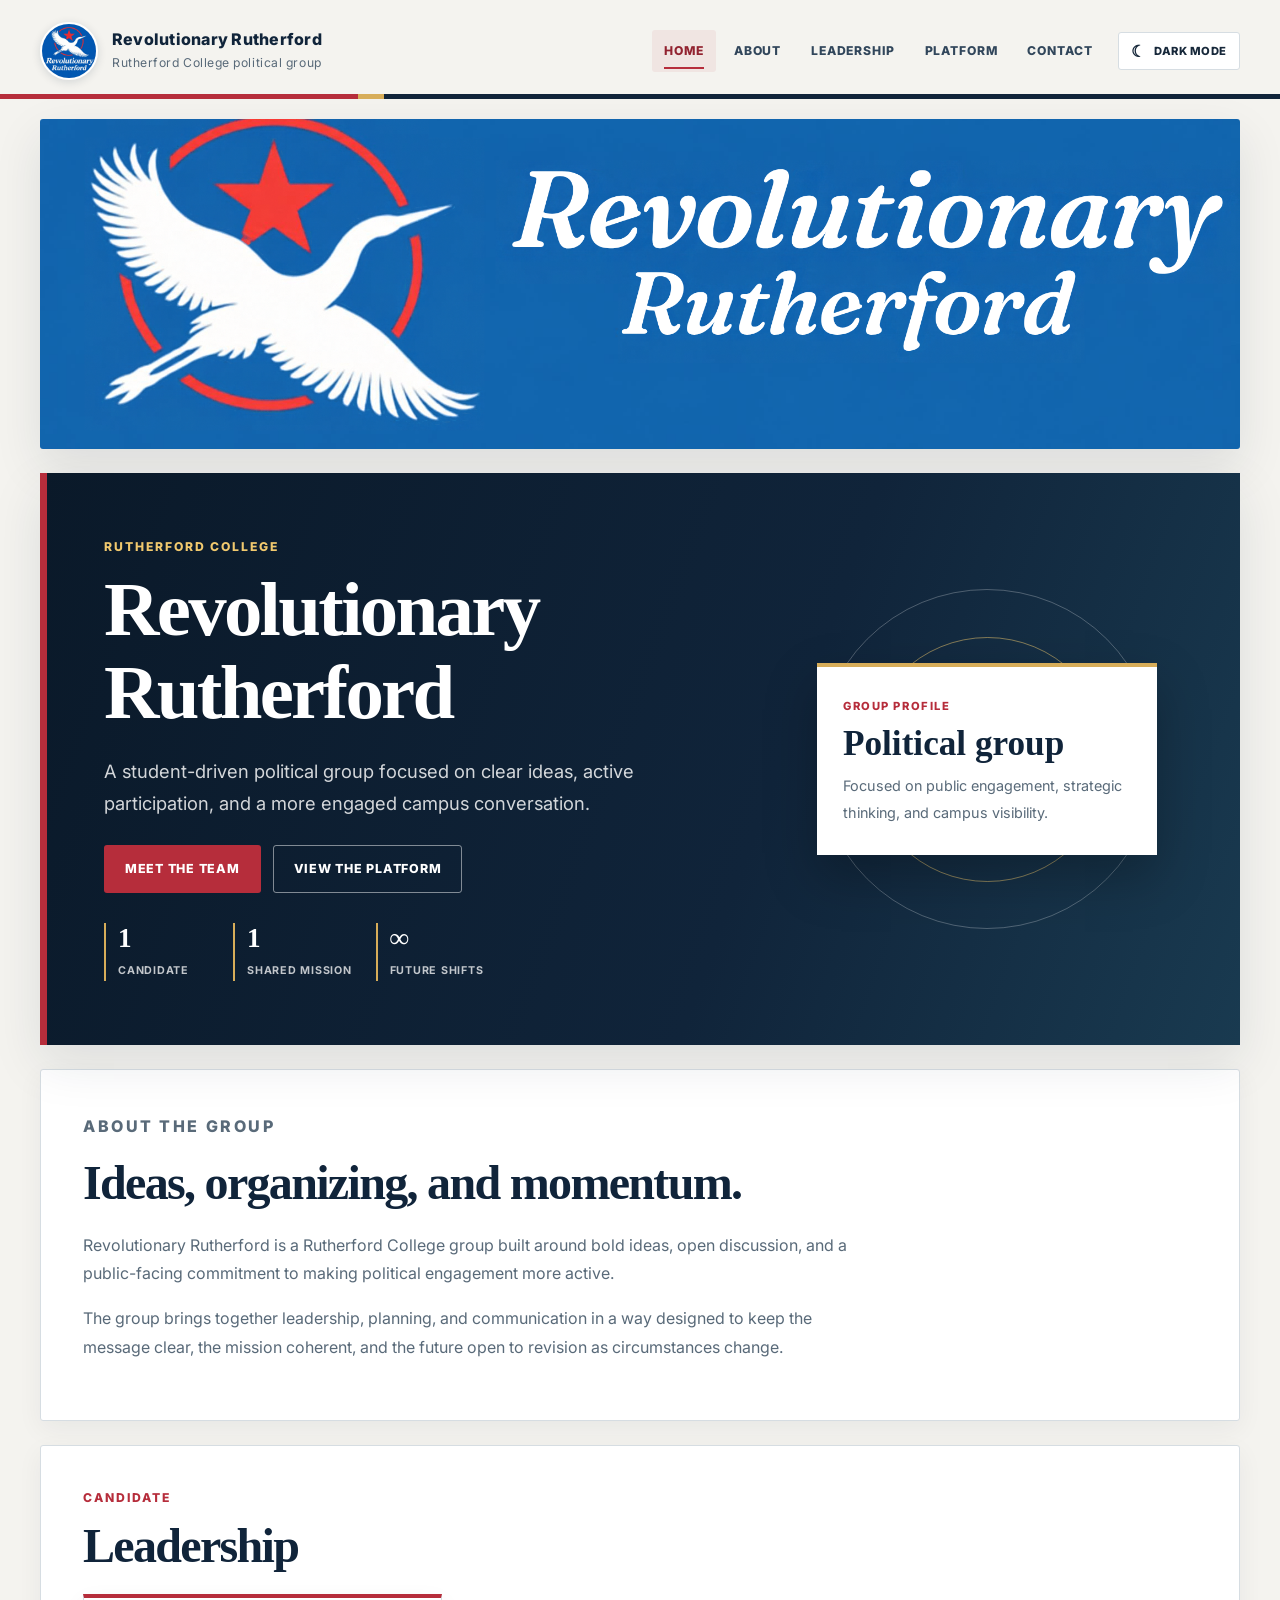
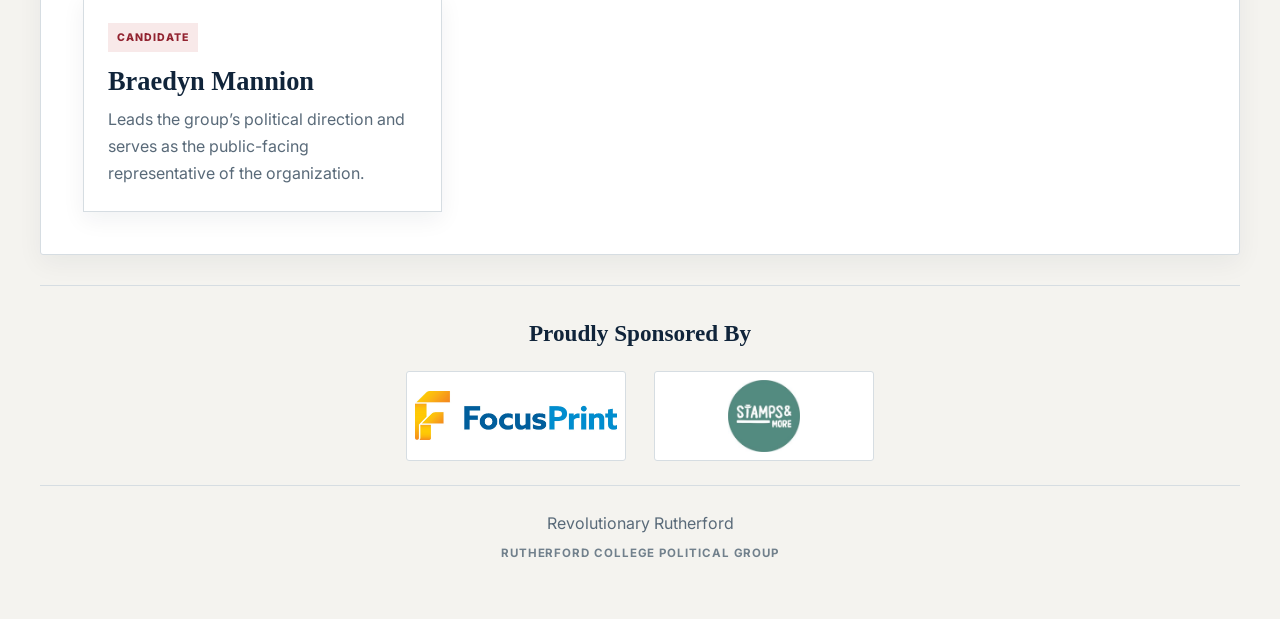
==== commit d3c976b8: "Bust cached stylesheet URLs and standardize all site pages on the working CSS" ====
--- a/index.html
+++ b/index.html
@@ -1,16 +1,16 @@
-<!DOCTYPE html>
+<!doctype html>
 <html lang="en">
   <head>
     <meta charset="UTF-8" />
-    <meta name="viewport" content="width=device-width, initial-scale=1.0" />
+    <meta name="viewport" content="width=device-width, initial-scale=1" />
     <title>Revolutionary Rutherford</title>
     <meta name="description" content="Revolutionary Rutherford — a Rutherford College political group focused on bold ideas and public engagement." />
     <link rel="icon" type="image/png" href="logo.png" />
     <link rel="preconnect" href="https://fonts.googleapis.com" />
     <link rel="preconnect" href="https://fonts.gstatic.com" crossorigin />
     <link href="https://fonts.googleapis.com/css2?family=Inter:wght@400;500;700;800;900&display=swap" rel="stylesheet" />
-    <link rel="stylesheet" href="styles.css" />
-    <link rel="stylesheet" href="theme.css" />
+    <link rel="stylesheet" href="styles.css?v=20261116-3" />
+    <link rel="stylesheet" href="theme.css?v=20261116-3" />
   </head>
   <body>
     <div class="page-shell">
@@ -26,7 +26,7 @@
             <h1>Revolutionary Rutherford</h1>
             <p class="lede">A student-driven political group focused on clear ideas, active participation, and a more engaged campus conversation.</p>
             <div class="hero-actions"><a class="primary-btn" href="leadership.html">Meet the team</a><a class="secondary-btn" href="platform.html">View the platform</a></div>
-            <ul class="hero-stats" aria-label="Movement information"><li><strong>3</strong><span>core members</span></li><li><strong>1</strong><span>shared mission</span></li><li><strong>∞</strong><span>future shifts</span></li></ul>
+            <ul class="hero-stats" aria-label="Movement information"><li><strong>1</strong><span>candidate</span></li><li><strong>1</strong><span>shared mission</span></li><li><strong>∞</strong><span>future shifts</span></li></ul>
           </div>
           <div class="hero-visual" aria-label="Movement illustration"><div class="info-card"><span class="badge-label">Group profile</span><strong>Political group</strong><small>Focused on public engagement, strategic thinking, and campus visibility.</small></div><div class="orbit orbit-one"></div><div class="orbit orbit-two"></div><div class="core-circle"></div></div>
         </section>
@@ -36,15 +36,15 @@
           <p>The group brings together leadership, planning, and communication in a way designed to keep the message clear, the mission coherent, and the future open to revision as circumstances change.</p>
         </section>
         <section class="panel">
-          <div class="section-head"><p class="eyebrow">Current members</p><h2>Leadership and roles</h2></div>
-          <div class="leader-grid">
-            <article class="leader-card accent-rose"><div class="leader-role">Candidate</div><h3>Braedyn Mannion</h3><p>Leads the group’s political direction and serves as the public-facing representative of the organization.</p></article>
-            <article class="leader-card accent-gold"><div class="leader-role">Political Party Planner / Ideology</div><h3>Braedyn Mannion</h3><p>Helps organize the strategy, structure, planning, and ideological foundation behind the movement’s long-term objectives.</p></article>
-          </div>
+          <div class="section-head"><p class="eyebrow">Candidate</p><h2>Leadership</h2></div>
+          <div class="leader-grid"><article class="leader-card accent-rose"><div class="leader-role">Candidate</div><h3>Braedyn Mannion</h3><p>Leads the group’s political direction and serves as the public-facing representative of the organization.</p></article></div>
         </section>
       </main>
-      <footer class="site-footer"><section class="sponsor-section" aria-labelledby="sponsor-heading"><h2 id="sponsor-heading">Proudly Sponsored By</h2><div class="sponsor-logos"><a href="https://focusprint.co.nz" target="_blank" rel="noopener noreferrer" aria-label="Visit Focusprint (opens in a new tab)"><img src="focusprint.jpg" alt="Focusprint" /></a><a href="https://stampsandmore.co.nz" target="_blank" rel="noopener noreferrer" aria-label="Visit Stamps and More (opens in a new tab)"><img src="stampsandmore.png" alt="Stamps and More" /></a></div></section><p>Revolutionary Rutherford</p><p class="tiny">Rutherford College political group</p></footer>
+      <footer class="site-footer">
+        <section class="sponsor-section" aria-labelledby="sponsor-heading"><h2 id="sponsor-heading">Proudly Sponsored By</h2><div class="sponsor-logos"><a href="https://focusprint.co.nz" target="_blank" rel="noopener noreferrer" aria-label="Visit Focusprint (opens in a new tab)"><img src="focusprint.jpg" alt="Focusprint" /></a><a href="https://stampsandmore.co.nz" target="_blank" rel="noopener noreferrer" aria-label="Visit Stamps and More (opens in a new tab)"><img src="stampsandmore.png" alt="Stamps and More" /></a></div></section>
+        <p>Revolutionary Rutherford</p><p class="tiny">Rutherford College political group</p>
+      </footer>
     </div>
-    <script src="script.js"></script>
+    <script src="script.js?v=20261116-3"></script>
   </body>
 </html>
--- a/styles.css
+++ b/styles.css
@@ -1,33 +1,24 @@
-/* Institutional, school-community inspired visual system */
+/* Main site stylesheet — layout, typography, components, and responsive rules. */
 :root {
   color-scheme: light;
   --ink: #17283a;
   --ink-soft: #31465b;
   --navy: #10243a;
-  --navy-deep: #0a1929;
   --red: #b62d3b;
   --red-dark: #922330;
   --gold: #d7ad59;
   --paper: #f4f3ef;
-  --surface: #ffffff;
-  --surface-muted: #e9edf0;
+  --surface: #fff;
   --muted: #596a79;
   --line: #d6dde2;
   --shadow: 0 18px 48px rgba(16, 36, 58, 0.1);
-  --content-width: 1200px;
-  --page-gutter: clamp(18px, 4vw, 48px);
 }
 
 *,
 *::before,
-*::after {
-  box-sizing: border-box;
-}
-
-html {
-  scroll-behavior: smooth;
-  scroll-padding-top: 24px;
-}
+*::after { box-sizing: border-box; }
+
+html { scroll-behavior: smooth; }
 
 body {
   min-width: 320px;
@@ -35,44 +26,34 @@
   margin: 0;
   color: var(--ink);
   background: var(--paper);
-  font-family: "Inter", "Segoe UI", Arial, sans-serif;
+  font-family: Inter, "Segoe UI", Arial, sans-serif;
   font-size: 16px;
   line-height: 1.65;
   -webkit-font-smoothing: antialiased;
 }
 
-img {
-  display: block;
-  max-width: 100%;
-}
-
-a {
-  color: inherit;
-}
-
-:focus-visible {
-  outline: 3px solid var(--gold);
-  outline-offset: 4px;
-}
+img { display: block; max-width: 100%; }
+a { color: inherit; }
+:focus-visible { outline: 3px solid var(--gold); outline-offset: 4px; }
 
 .page-shell {
-  width: min(var(--content-width), calc(100% - var(--page-gutter) * 2));
+  width: min(1200px, calc(100% - 48px));
   margin-inline: auto;
   padding: 0 0 48px;
 }
 
 .site-header {
   position: relative;
-  z-index: 3;
+  z-index: 2;
   display: flex;
   align-items: center;
   justify-content: space-between;
-  gap: 28px;
+  gap: 24px;
   padding: 22px 0 18px;
   border-bottom: 1px solid var(--line);
 }
 
-.site-header::before {
+.site-header::after {
   position: absolute;
   right: calc((100vw - 100%) / -2);
   bottom: -1px;
@@ -82,81 +63,69 @@
   content: "";
 }
 
-.brand-wrap {
-  display: flex;
-  min-width: 0;
-  align-items: center;
-  gap: 14px;
-  text-decoration: none;
-}
-
+.brand-wrap { display: flex; min-width: 0; align-items: center; gap: 14px; }
 .brand-logo {
   width: 58px;
   height: 58px;
   flex: 0 0 auto;
-  border: 2px solid var(--surface);
+  border: 2px solid #fff;
   border-radius: 50%;
-  background: var(--surface);
+  background: #fff;
   box-shadow: 0 2px 10px rgba(16, 36, 58, 0.14);
   object-fit: cover;
 }
-
-.brand-name {
-  margin: 0;
-  color: var(--navy);
-  font-size: clamp(0.9rem, 1.5vw, 1.05rem);
-  font-weight: 800;
-  letter-spacing: 0.015em;
-  line-height: 1.3;
-}
-
-.brand-tag {
-  margin: 4px 0 0;
-  color: var(--muted);
-  font-size: 0.76rem;
-  letter-spacing: 0.045em;
-}
-
-.main-nav {
-  display: flex;
-  flex-wrap: wrap;
-  align-items: center;
-  justify-content: flex-end;
-  gap: 6px;
-}
-
+.brand-name { margin: 0; color: var(--navy); font-size: 1rem; font-weight: 800; letter-spacing: 0.015em; line-height: 1.3; }
+.brand-tag { margin: 4px 0 0; color: var(--muted); font-size: 0.76rem; letter-spacing: 0.045em; }
+
+.main-nav { display: flex; flex-wrap: wrap; align-items: center; justify-content: flex-end; gap: 6px; }
 .main-nav a {
   position: relative;
   display: inline-flex;
   min-height: 42px;
   align-items: center;
-  padding: 0 13px;
+  padding: 0 12px;
   border-radius: 3px;
   color: var(--ink-soft);
-  font-size: 0.78rem;
+  font-size: 0.76rem;
   font-weight: 800;
-  letter-spacing: 0.08em;
+  letter-spacing: 0.07em;
   text-decoration: none;
   text-transform: uppercase;
-  transition: color 160ms ease, background-color 160ms ease;
-}
-
+}
 .main-nav a:hover,
 .main-nav a:focus-visible,
-.main-nav a[aria-current="page"] {
-  color: var(--red-dark);
-  background: rgba(182, 45, 59, 0.07);
-}
-
+.main-nav a[aria-current="page"] { color: var(--red-dark); background: rgba(182, 45, 59, 0.07); }
 .main-nav a[aria-current="page"]::after {
   position: absolute;
-  right: 13px;
+  right: 12px;
   bottom: 3px;
-  left: 13px;
+  left: 12px;
   height: 2px;
   background: var(--red);
   content: "";
 }
+
+.theme-toggle {
+  display: inline-flex;
+  min-height: 38px;
+  align-items: center;
+  justify-content: center;
+  gap: 8px;
+  margin-left: 8px;
+  padding: 0 12px;
+  border: 1px solid var(--line);
+  border-radius: 3px;
+  color: var(--ink);
+  background: var(--surface);
+  cursor: pointer;
+  font: inherit;
+  font-size: 0.7rem;
+  font-weight: 800;
+  letter-spacing: 0.05em;
+  text-transform: uppercase;
+}
+.theme-toggle:hover { border-color: var(--red); color: var(--red-dark); }
+.theme-icon { font-size: 1rem; line-height: 1; }
 
 .page-banner {
   width: 100%;
@@ -164,13 +133,9 @@
   margin-top: 20px;
   border-radius: 3px;
   background: var(--navy);
+  box-shadow: var(--shadow);
   object-fit: cover;
   object-position: center;
-  box-shadow: var(--shadow);
-}
-
-main {
-  display: block;
 }
 
 .hero {
@@ -184,72 +149,18 @@
   margin-top: 24px;
   padding: clamp(30px, 5vw, 64px);
   color: #fff;
-  background:
-    linear-gradient(110deg, rgba(10, 25, 41, 0.98) 0%, rgba(16, 36, 58, 0.94) 56%, rgba(25, 58, 80, 0.88) 100%),
-    var(--navy);
+  background: linear-gradient(110deg, #0a1929 0%, #10243a 60%, #193a50 100%);
   box-shadow: var(--shadow);
 }
-
-.hero::before {
-  position: absolute;
-  top: 0;
-  left: 0;
-  width: 7px;
-  height: 100%;
-  background: var(--red);
-  content: "";
-}
-
-.hero-copy,
-.hero-visual {
-  position: relative;
-  z-index: 1;
-}
-
-.eyebrow {
-  margin: 0 0 12px;
-  color: var(--red);
-  font-size: 0.76rem;
-  font-weight: 800;
-  letter-spacing: 0.16em;
-  text-transform: uppercase;
-}
-
-.hero .eyebrow {
-  color: #f1c96e;
-}
-
-.hero h1,
-.section-head h2 {
-  margin: 0;
-  font-family: Georgia, "Times New Roman", serif;
-  font-weight: 700;
-  letter-spacing: -0.035em;
-  line-height: 1.08;
-}
-
-.hero h1 {
-  max-width: 700px;
-  font-size: clamp(2.7rem, 6vw, 5.2rem);
-}
-
-.lede {
-  max-width: 630px;
-  margin: 20px 0 0;
-  color: rgba(255, 255, 255, 0.8);
-  font-size: clamp(1rem, 1.5vw, 1.15rem);
-  line-height: 1.75;
-}
-
-.hero-actions {
-  display: flex;
-  flex-wrap: wrap;
-  gap: 12px;
-  margin-top: 26px;
-}
-
-.primary-btn,
-.secondary-btn {
+.hero::before { position: absolute; inset: 0 auto 0 0; width: 7px; background: var(--red); content: ""; }
+.hero-copy, .hero-visual { position: relative; z-index: 1; }
+.eyebrow { margin: 0 0 12px; color: var(--red); font-size: 0.76rem; font-weight: 800; letter-spacing: 0.16em; text-transform: uppercase; }
+.hero .eyebrow { color: #f1c96e; }
+.hero h1, .section-head h2 { margin: 0; font-family: Georgia, "Times New Roman", serif; font-weight: 700; letter-spacing: -0.035em; line-height: 1.08; }
+.hero h1 { max-width: 700px; font-size: clamp(2.7rem, 6vw, 5.2rem); }
+.lede { max-width: 630px; margin: 20px 0 0; color: rgba(255,255,255,.82); font-size: clamp(1rem, 1.5vw, 1.15rem); line-height: 1.75; }
+.hero-actions { display: flex; flex-wrap: wrap; gap: 12px; margin-top: 26px; }
+.primary-btn, .secondary-btn {
   display: inline-flex;
   min-height: 48px;
   align-items: center;
@@ -257,429 +168,93 @@
   padding: 0 20px;
   border: 1px solid transparent;
   border-radius: 3px;
-  font-size: 0.79rem;
+  font-size: 0.78rem;
   font-weight: 800;
-  letter-spacing: 0.07em;
+  letter-spacing: 0.06em;
   text-decoration: none;
   text-transform: uppercase;
   transition: background-color 160ms ease, color 160ms ease, transform 160ms ease;
 }
-
-.primary-btn {
-  color: #fff;
-  background: var(--red);
-}
-
-.primary-btn:hover {
-  background: var(--red-dark);
-  transform: translateY(-2px);
-}
-
-.secondary-btn {
-  border-color: rgba(255, 255, 255, 0.48);
-  color: #fff;
-  background: transparent;
-}
-
-.secondary-btn:hover {
-  color: var(--navy);
-  background: #fff;
-  transform: translateY(-2px);
-}
-
-.hero-stats {
-  display: flex;
-  flex-wrap: wrap;
-  gap: 24px;
-  margin: 30px 0 0;
-  padding: 0;
-  list-style: none;
-}
-
-.hero-stats li {
-  min-width: 105px;
-  padding-left: 12px;
-  border-left: 2px solid var(--gold);
-}
-
-.hero-stats strong {
-  display: block;
-  color: #fff;
-  font-family: Georgia, "Times New Roman", serif;
-  font-size: 1.7rem;
-  line-height: 1.15;
-}
-
-.hero-stats span {
-  color: rgba(255, 255, 255, 0.7);
-  font-size: 0.67rem;
-  font-weight: 700;
-  letter-spacing: 0.07em;
-  text-transform: uppercase;
-}
-
-.hero-visual {
-  display: grid;
-  min-height: 290px;
-  place-items: center;
-}
-
-.info-card {
-  position: relative;
-  z-index: 2;
-  width: min(100%, 340px);
-  padding: 30px 26px;
-  border-top: 4px solid var(--gold);
-  color: var(--ink);
-  background: #fff;
-  text-align: left;
-  box-shadow: 0 22px 48px rgba(0, 0, 0, 0.25);
-}
-
-.badge-label {
-  display: block;
-  margin-bottom: 10px;
-  color: var(--red);
-  font-size: 0.7rem;
-  font-weight: 800;
-  letter-spacing: 0.14em;
-  text-transform: uppercase;
-}
-
-.info-card strong {
-  display: block;
-  margin-bottom: 8px;
-  color: var(--navy);
-  font-family: Georgia, "Times New Roman", serif;
-  font-size: clamp(1.7rem, 3vw, 2.2rem);
-  line-height: 1.1;
-}
-
-.info-card small {
-  color: var(--muted);
-  font-size: 0.9rem;
-  line-height: 1.6;
-}
-
-.orbit {
-  position: absolute;
-  border: 1px solid rgba(255, 255, 255, 0.25);
-  border-radius: 50%;
-  pointer-events: none;
-}
-
-.orbit-one {
-  width: min(340px, 80vw);
-  aspect-ratio: 1;
-}
-
-.orbit-two {
-  width: min(245px, 60vw);
-  aspect-ratio: 1;
-  border-color: rgba(241, 201, 110, 0.5);
-}
-
-.core-circle {
-  position: absolute;
-  width: 90px;
-  aspect-ratio: 1;
-  border-radius: 50%;
-  background: rgba(182, 45, 59, 0.25);
-}
-
-.panel,
-.content-panel {
-  margin-top: 24px;
-  padding: clamp(24px, 4vw, 42px);
-  border: 1px solid var(--line);
-  border-radius: 3px;
-  background: var(--surface);
-  box-shadow: 0 8px 26px rgba(16, 36, 58, 0.055);
-}
-
-.section-head {
-  margin-bottom: 22px;
-}
-
-.section-head h2 {
-  color: var(--navy);
-  font-size: clamp(2rem, 4vw, 3rem);
-}
-
-.intro-panel p,
-.content-panel p,
-.content-panel li {
-  color: var(--muted);
-  line-height: 1.8;
-}
-
-.intro-panel p,
-.content-panel p {
-  max-width: 78ch;
-  margin: 0 0 16px;
-  font-size: 1rem;
-}
-
-.leader-grid {
-  display: grid;
-  grid-template-columns: repeat(3, minmax(0, 1fr));
-  gap: 18px;
-}
-
-.leader-card {
-  padding: 24px;
-  border: 1px solid var(--line);
-  border-top: 4px solid var(--navy);
-  background: #fff;
-  box-shadow: 0 8px 22px rgba(16, 36, 58, 0.06);
-}
-
+.primary-btn { color: #fff; background: var(--red); }
+.primary-btn:hover { background: var(--red-dark); transform: translateY(-2px); }
+.secondary-btn { border-color: rgba(255,255,255,.48); color: #fff; background: transparent; }
+.secondary-btn:hover { color: var(--navy); background: #fff; transform: translateY(-2px); }
+.hero-stats { display: flex; flex-wrap: wrap; gap: 24px; margin: 30px 0 0; padding: 0; list-style: none; }
+.hero-stats li { min-width: 105px; padding-left: 12px; border-left: 2px solid var(--gold); }
+.hero-stats strong { display: block; color: #fff; font-family: Georgia, "Times New Roman", serif; font-size: 1.7rem; line-height: 1.15; }
+.hero-stats span { color: rgba(255,255,255,.75); font-size: 0.67rem; font-weight: 700; letter-spacing: .07em; text-transform: uppercase; }
+.hero-visual { display: grid; min-height: 290px; place-items: center; }
+.info-card { position: relative; z-index: 2; width: min(100%, 340px); padding: 30px 26px; border-top: 4px solid var(--gold); color: var(--ink); background: #fff; box-shadow: 0 22px 48px rgba(0,0,0,.25); }
+.badge-label { display: block; margin-bottom: 10px; color: var(--red); font-size: .7rem; font-weight: 800; letter-spacing: .14em; text-transform: uppercase; }
+.info-card strong { display: block; margin-bottom: 8px; color: var(--navy); font-family: Georgia, "Times New Roman", serif; font-size: clamp(1.7rem,3vw,2.2rem); line-height: 1.1; }
+.info-card small { color: var(--muted); font-size: .9rem; line-height: 1.6; }
+.orbit { position: absolute; border: 1px solid rgba(255,255,255,.25); border-radius: 50%; pointer-events: none; }
+.orbit-one { width: min(340px,80vw); aspect-ratio: 1; }
+.orbit-two { width: min(245px,60vw); aspect-ratio: 1; border-color: rgba(241,201,110,.5); }
+.core-circle { position: absolute; width: 90px; aspect-ratio: 1; border-radius: 50%; background: rgba(182,45,59,.25); }
+
+.panel, .content-panel { margin-top: 24px; padding: clamp(24px,4vw,42px); border: 1px solid var(--line); border-radius: 3px; background: var(--surface); box-shadow: 0 8px 26px rgba(16,36,58,.055); }
+.section-head { margin-bottom: 22px; }
+.section-head h2 { color: var(--navy); font-size: clamp(2rem,4vw,3rem); }
+.intro-panel p, .content-panel p, .content-panel li { color: var(--muted); line-height: 1.8; }
+.intro-panel p, .content-panel p { max-width: 78ch; margin: 0 0 16px; font-size: 1rem; }
+.content-panel a:not(.sponsor-logos a) { color: var(--red-dark); }
+
+.leader-grid { display: grid; grid-template-columns: repeat(3,minmax(0,1fr)); gap: 18px; }
+.leader-card { padding: 24px; border: 1px solid var(--line); border-top: 4px solid var(--navy); background: var(--surface); box-shadow: 0 8px 22px rgba(16,36,58,.06); }
 .leader-card.accent-rose { border-top-color: var(--red); }
 .leader-card.accent-gold { border-top-color: #b78a32; }
 .leader-card.accent-aqua { border-top-color: #397c91; }
-
-.leader-card h3 {
-  margin: 14px 0 8px;
-  color: var(--navy);
-  font-family: Georgia, "Times New Roman", serif;
-  font-size: 1.65rem;
-  line-height: 1.2;
-}
-
-.leader-card p {
-  margin: 0;
-  color: var(--muted);
-  line-height: 1.7;
-}
-
-.leader-role {
-  display: inline-block;
-  padding: 6px 9px;
-  color: var(--red-dark);
-  background: #f8e9e9;
-  font-size: 0.66rem;
-  font-weight: 800;
-  letter-spacing: 0.09em;
-  text-transform: uppercase;
-}
-
-.accent-gold .leader-role { color: #70551e; background: #f5efdF; }
+.leader-card h3 { margin: 14px 0 8px; color: var(--navy); font-family: Georgia, "Times New Roman", serif; font-size: 1.65rem; line-height: 1.2; }
+.leader-card p { margin: 0; color: var(--muted); line-height: 1.7; }
+.leader-role { display: inline-block; padding: 6px 9px; color: var(--red-dark); background: #f8e9e9; font-size: .66rem; font-weight: 800; letter-spacing: .09em; text-transform: uppercase; }
+.accent-gold .leader-role { color: #70551e; background: #f5efdf; }
 .accent-aqua .leader-role { color: #245c70; background: #e5f1f4; }
-
-.duties-note {
-  margin: 22px 0 0;
-  color: var(--red-dark);
-  font-weight: 700;
-  letter-spacing: 0.04em;
-  text-transform: uppercase;
-}
-
-.platform-list {
-  display: grid;
-  grid-template-columns: repeat(3, minmax(0, 1fr));
-  gap: 18px;
-}
-
-.platform-list > div,
-.list-grid .item {
-  padding: 24px;
-  border: 1px solid var(--line);
-  border-bottom: 3px solid var(--gold);
-  background: #fbfcfc;
-}
-
-.platform-list span {
-  display: inline-block;
-  margin-bottom: 14px;
-  color: var(--red);
-  font-family: Georgia, "Times New Roman", serif;
-  font-size: 1.5rem;
-  font-weight: 700;
-}
-
-.platform-list h3,
-.list-grid h3 {
-  margin: 0 0 10px;
-  color: var(--navy);
-  font-size: 1.2rem;
-}
-
-.platform-list p,
-.list-grid p {
-  margin: 0;
-  color: var(--muted);
-  line-height: 1.7;
-}
-
-.list-grid {
-  display: grid;
-  grid-template-columns: repeat(2, minmax(0, 1fr));
-  gap: 18px;
-  margin-top: 12px;
-}
-
-.site-footer {
-  margin-top: 30px;
-  padding: 28px 0 0;
-  border-top: 1px solid var(--line);
-  color: var(--muted);
-  text-align: center;
-}
-
-.site-footer p {
-  margin: 0 0 8px;
-}
-
-.site-footer .tiny {
-  color: #71808c;
-  font-size: 0.72rem;
-  font-weight: 700;
-  letter-spacing: 0.08em;
-  text-transform: uppercase;
-}
-
-.sponsor-section {
-  margin: 0 0 24px;
-  padding: 0 0 24px;
-  border-bottom: 1px solid var(--line);
-}
-
-.sponsor-section h2 {
-  margin: 0 0 18px;
-  color: var(--navy);
-  font-family: Georgia, "Times New Roman", serif;
-  font-size: 1.45rem;
-}
-
-.sponsor-logos {
-  display: flex;
-  flex-wrap: wrap;
-  align-items: center;
-  justify-content: center;
-  gap: 18px 28px;
-}
-
-.sponsor-logos img {
-  width: min(220px, 42%);
-  height: 88px;
-  padding: 8px;
-  border: 1px solid var(--line);
-  background: #fff;
-  object-fit: contain;
-}
+.duties-note { margin: 22px 0 0; color: var(--red-dark); font-weight: 700; letter-spacing: .04em; text-transform: uppercase; }
+
+.platform-list { display: grid; grid-template-columns: repeat(3,minmax(0,1fr)); gap: 18px; }
+.platform-list > div, .list-grid .item { padding: 24px; border: 1px solid var(--line); border-bottom: 3px solid var(--gold); background: #fbfcfc; }
+.platform-list span { display: inline-block; margin-bottom: 14px; color: var(--red); font-family: Georgia, "Times New Roman", serif; font-size: 1.5rem; font-weight: 700; }
+.platform-list h3, .list-grid h3 { margin: 0 0 10px; color: var(--navy); font-size: 1.2rem; }
+.platform-list p, .list-grid p { margin: 0; color: var(--muted); line-height: 1.7; }
+.list-grid { display: grid; grid-template-columns: repeat(2,minmax(0,1fr)); gap: 18px; margin-top: 12px; }
+
+.site-footer { margin-top: 30px; padding: 28px 0 0; border-top: 1px solid var(--line); color: var(--muted); text-align: center; }
+.site-footer p { margin: 0 0 8px; }
+.site-footer .tiny { color: #71808c; font-size: .72rem; font-weight: 700; letter-spacing: .08em; text-transform: uppercase; }
+.sponsor-section { margin: 0 0 24px; padding: 0 0 24px; border-bottom: 1px solid var(--line); }
+.sponsor-section h2 { margin: 0 0 18px; color: var(--navy); font-family: Georgia, "Times New Roman", serif; font-size: 1.45rem; }
+.sponsor-logos { display: flex; flex-wrap: wrap; align-items: center; justify-content: center; gap: 18px 28px; }
+.sponsor-logos > a { display: block; flex: 0 1 min(220px,42%); width: min(220px,42%); }
+.sponsor-logos img { display: block; width: 100%; height: 90px; padding: 8px; border: 1px solid var(--line); border-radius: 3px; background: #fff; object-fit: contain; }
 
 @media (max-width: 900px) {
-  .site-header {
-    align-items: flex-start;
-    flex-direction: column;
-    gap: 12px;
-  }
-
-  .main-nav {
-    justify-content: flex-start;
-  }
-
-  .hero {
-    grid-template-columns: minmax(0, 1fr) minmax(220px, 0.75fr);
-  }
-
-  .leader-grid,
-  .platform-list {
-    grid-template-columns: repeat(2, minmax(0, 1fr));
-  }
+  .site-header { align-items: flex-start; flex-direction: column; gap: 12px; }
+  .main-nav { justify-content: flex-start; }
+  .hero { grid-template-columns: minmax(0,1fr) minmax(220px,.75fr); }
+  .leader-grid, .platform-list { grid-template-columns: repeat(2,minmax(0,1fr)); }
 }
 
 @media (max-width: 640px) {
-  .page-shell {
-    width: calc(100% - 28px);
-    padding-bottom: 28px;
-  }
-
-  .site-header {
-    padding-top: 16px;
-  }
-
-  .brand-logo {
-    width: 48px;
-    height: 48px;
-  }
-
-  .main-nav {
-    width: 100%;
-    gap: 2px;
-  }
-
-  .main-nav a {
-    min-height: 38px;
-    padding-inline: 9px;
-    font-size: 0.69rem;
-  }
-
-  .page-banner {
-    height: 170px;
-    margin-top: 14px;
-  }
-
-  .hero {
-    grid-template-columns: 1fr;
-    gap: 20px;
-    margin-top: 14px;
-    padding: 30px 24px;
-  }
-
-  .hero h1 {
-    font-size: clamp(2.45rem, 12vw, 4rem);
-  }
-
-  .hero-visual {
-    min-height: 260px;
-  }
-
-  .info-card {
-    width: min(100%, 320px);
-  }
-
-  .hero-stats {
-    gap: 14px;
-  }
-
-  .hero-stats li {
-    min-width: 88px;
-  }
-
-  .panel,
-  .content-panel {
-    margin-top: 16px;
-    padding: 24px 20px;
-  }
-
-  .leader-grid,
-  .platform-list,
-  .list-grid {
-    grid-template-columns: 1fr;
-  }
-
-  .sponsor-logos {
-    gap: 12px;
-  }
-
-  .sponsor-logos img {
-    width: min(180px, 44%);
-    height: 72px;
-  }
+  .page-shell { width: calc(100% - 28px); padding-bottom: 28px; }
+  .brand-logo { width: 48px; height: 48px; }
+  .main-nav { width: 100%; gap: 2px; }
+  .main-nav a { min-height: 38px; padding-inline: 9px; font-size: .67rem; }
+  .theme-toggle { margin: 4px 0 0; }
+  .page-banner { height: 170px; margin-top: 14px; }
+  .hero { grid-template-columns: 1fr; gap: 20px; margin-top: 14px; padding: 30px 24px; }
+  .hero h1 { font-size: clamp(2.45rem,12vw,4rem); }
+  .hero-visual { min-height: 260px; }
+  .hero-stats { gap: 14px; }
+  .hero-stats li { min-width: 88px; }
+  .panel, .content-panel { margin-top: 16px; padding: 24px 20px; }
+  .leader-grid, .platform-list, .list-grid { grid-template-columns: 1fr; }
+  .sponsor-logos { gap: 12px; }
+  .sponsor-logos > a { flex-basis: min(180px,45%); width: min(180px,45%); }
+  .sponsor-logos img { height: 74px; }
 }
 
 @media (prefers-reduced-motion: reduce) {
-  html {
-    scroll-behavior: auto;
-  }
-
-  *,
-  *::before,
-  *::after {
-    animation-duration: 0.01ms !important;
-    animation-iteration-count: 1 !important;
-    scroll-behavior: auto !important;
-    transition-duration: 0.01ms !important;
-  }
-}
+  html { scroll-behavior: auto; }
+  *, *::before, *::after { scroll-behavior: auto !important; transition-duration: .01ms !important; animation-duration: .01ms !important; animation-iteration-count: 1 !important; }
+}
--- a/theme.css
+++ b/theme.css
@@ -1,128 +1,42 @@
-/* Theme toggle and dark palette overrides. */
-.theme-toggle {
-  display: inline-flex;
-  min-height: 38px;
-  align-items: center;
-  justify-content: center;
-  gap: 8px;
-  margin-left: 8px;
-  padding: 0 12px;
-  border: 1px solid var(--line);
-  border-radius: 3px;
-  color: var(--ink);
-  background: var(--surface);
-  cursor: pointer;
-  font: inherit;
-  font-size: 0.72rem;
-  font-weight: 800;
-  letter-spacing: 0.06em;
-  text-transform: uppercase;
-}
-
-.theme-toggle:hover {
-  border-color: var(--red);
-  color: var(--red-dark);
-}
-
-.theme-toggle .theme-icon {
-  font-size: 1rem;
-  line-height: 1;
-}
-
+/* Dark-mode color palette overrides; loaded after styles.css. */
 :root[data-theme="dark"] {
   color-scheme: dark;
   --ink: #e7edf2;
   --ink-soft: #d3dce4;
   --navy: #e7edf2;
-  --navy-deep: #0a1929;
   --red: #df6871;
   --red-dark: #f08a91;
   --gold: #d7ad59;
   --paper: #101923;
   --surface: #192633;
-  --surface-muted: #223442;
   --muted: #b6c2cc;
   --line: #354653;
-  --shadow: 0 18px 48px rgba(0, 0, 0, 0.28);
+  --shadow: 0 18px 48px rgba(0,0,0,.28);
 }
-
-:root[data-theme="dark"] body {
-  color: var(--ink);
-  background: var(--paper);
-}
-
-:root[data-theme="dark"] .site-header::before {
-  background: linear-gradient(90deg, var(--red) 0 28%, var(--gold) 28% 30%, #31536a 30% 100%);
-}
-
+:root[data-theme="dark"] body { color: var(--ink); background: var(--paper); }
+:root[data-theme="dark"] .site-header::after { background: linear-gradient(90deg,var(--red) 0 28%,var(--gold) 28% 30%,#31536a 30% 100%); }
 :root[data-theme="dark"] .brand-name,
 :root[data-theme="dark"] .section-head h2,
 :root[data-theme="dark"] .leader-card h3,
 :root[data-theme="dark"] .platform-list h3,
 :root[data-theme="dark"] .list-grid h3,
-:root[data-theme="dark"] .sponsor-section h2 {
-  color: var(--ink);
-}
-
-:root[data-theme="dark"] .main-nav a {
-  color: var(--ink-soft);
-}
-
+:root[data-theme="dark"] .sponsor-section h2 { color: var(--ink); }
+:root[data-theme="dark"] .main-nav a { color: var(--ink-soft); }
 :root[data-theme="dark"] .main-nav a:hover,
 :root[data-theme="dark"] .main-nav a:focus-visible,
-:root[data-theme="dark"] .main-nav a[aria-current="page"] {
-  color: #fff;
-  background: rgba(223, 104, 113, 0.14);
-}
-
+:root[data-theme="dark"] .main-nav a[aria-current="page"] { color: #fff; background: rgba(223,104,113,.14); }
 :root[data-theme="dark"] .info-card,
 :root[data-theme="dark"] .leader-card,
 :root[data-theme="dark"] .platform-list > div,
-:root[data-theme="dark"] .list-grid .item {
-  color: var(--ink);
-  border-color: var(--line);
-  background: var(--surface);
-}
-
-:root[data-theme="dark"] .info-card strong {
-  color: var(--ink);
-}
-
+:root[data-theme="dark"] .list-grid .item { color: var(--ink); border-color: var(--line); background: var(--surface); }
+:root[data-theme="dark"] .info-card strong { color: var(--ink); }
 :root[data-theme="dark"] .panel,
-:root[data-theme="dark"] .content-panel {
-  border-color: var(--line);
-  background: var(--surface);
-}
-
+:root[data-theme="dark"] .content-panel { border-color: var(--line); background: var(--surface); }
 :root[data-theme="dark"] .leader-card.accent-rose { border-top-color: var(--red); }
 :root[data-theme="dark"] .leader-card.accent-gold { border-top-color: var(--gold); }
 :root[data-theme="dark"] .leader-card.accent-aqua { border-top-color: #69b4c9; }
-
-:root[data-theme="dark"] .leader-role {
-  color: #ffd1d4;
-  background: rgba(223, 104, 113, 0.18);
-}
-
-:root[data-theme="dark"] .accent-gold .leader-role {
-  color: #f5d992;
-  background: rgba(215, 173, 89, 0.16);
-}
-
-:root[data-theme="dark"] .accent-aqua .leader-role {
-  color: #b9e8f2;
-  background: rgba(105, 180, 201, 0.16);
-}
-
-:root[data-theme="dark"] .site-footer .tiny {
-  color: #a7b5c0;
-}
-
-:root[data-theme="dark"] .sponsor-logos img {
-  background: #fff;
-}
-
-@media (max-width: 640px) {
-  .theme-toggle {
-    margin: 4px 0 0;
-  }
-}
+:root[data-theme="dark"] .leader-role { color: #ffd1d4; background: rgba(223,104,113,.18); }
+:root[data-theme="dark"] .accent-gold .leader-role { color: #f5d992; background: rgba(215,173,89,.16); }
+:root[data-theme="dark"] .accent-aqua .leader-role { color: #b9e8f2; background: rgba(105,180,201,.16); }
+:root[data-theme="dark"] .site-footer .tiny { color: #a7b5c0; }
+:root[data-theme="dark"] .sponsor-logos img { background: #fff; }
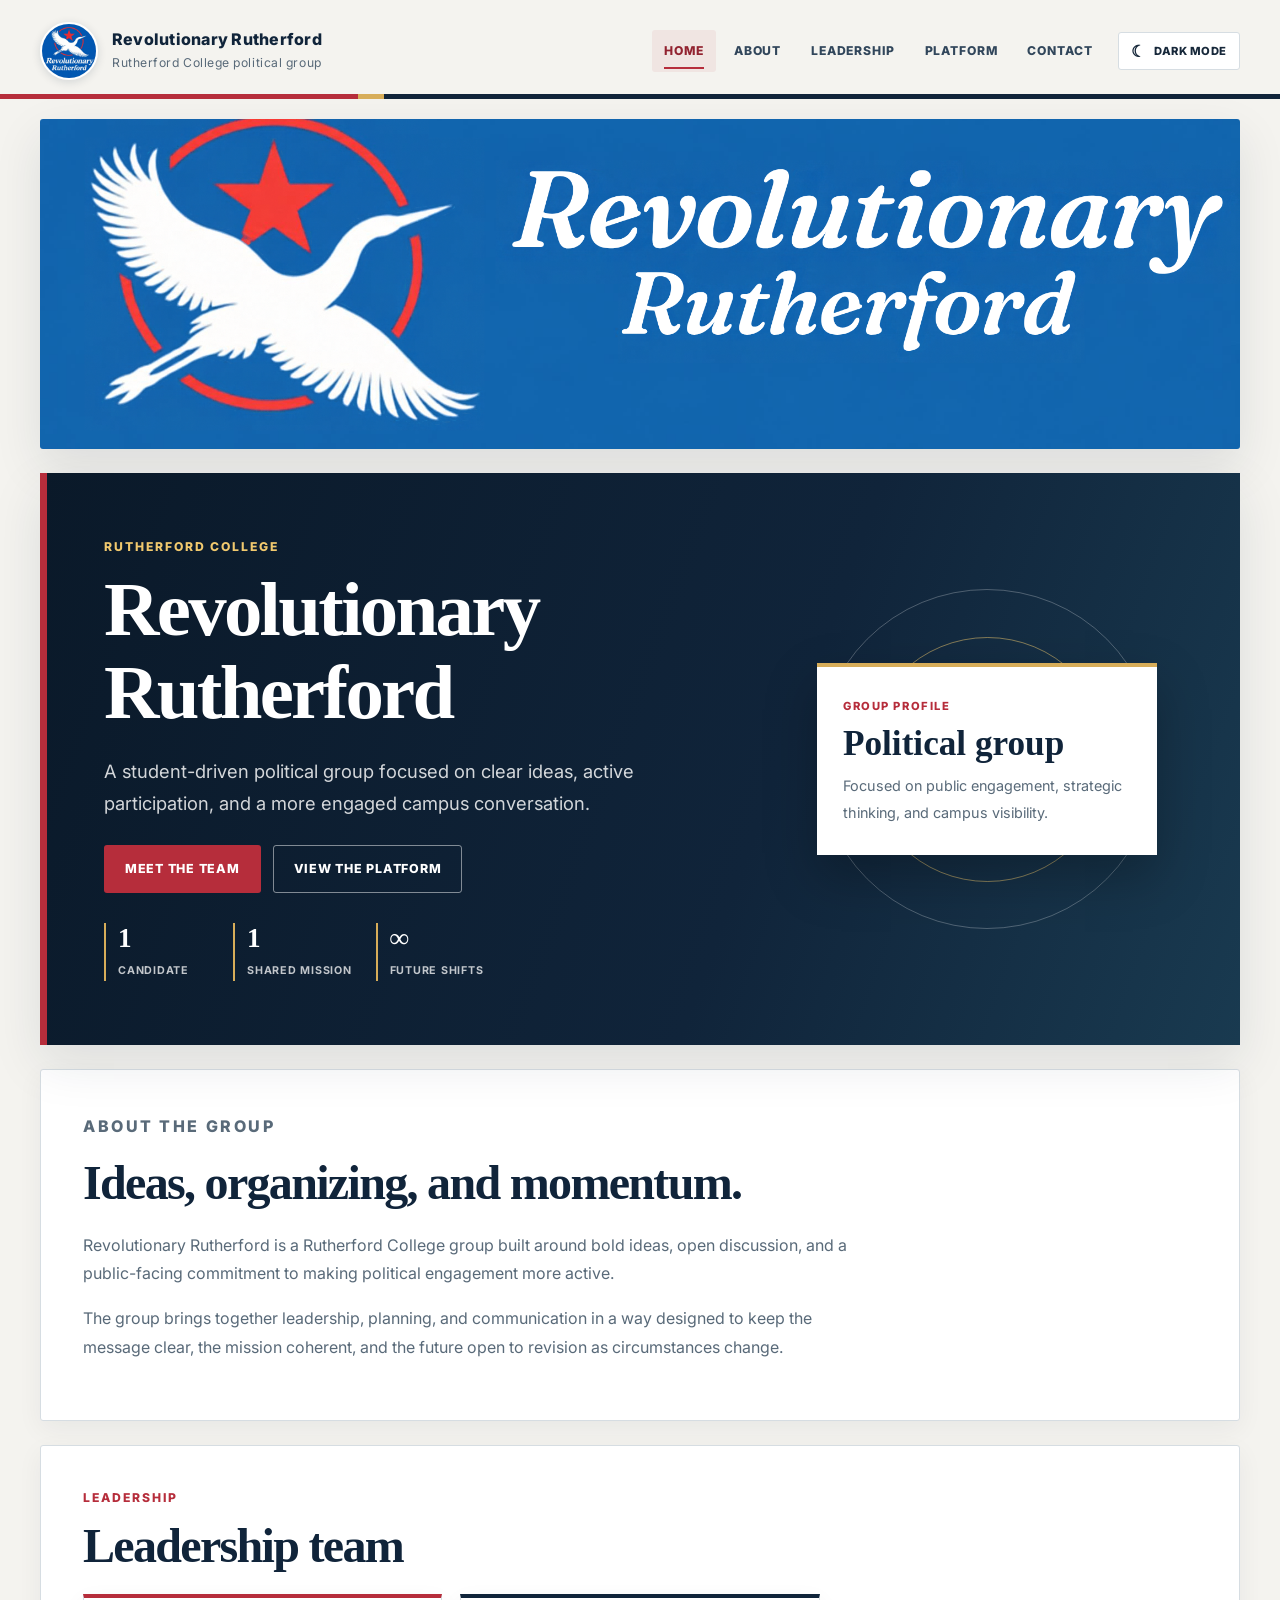
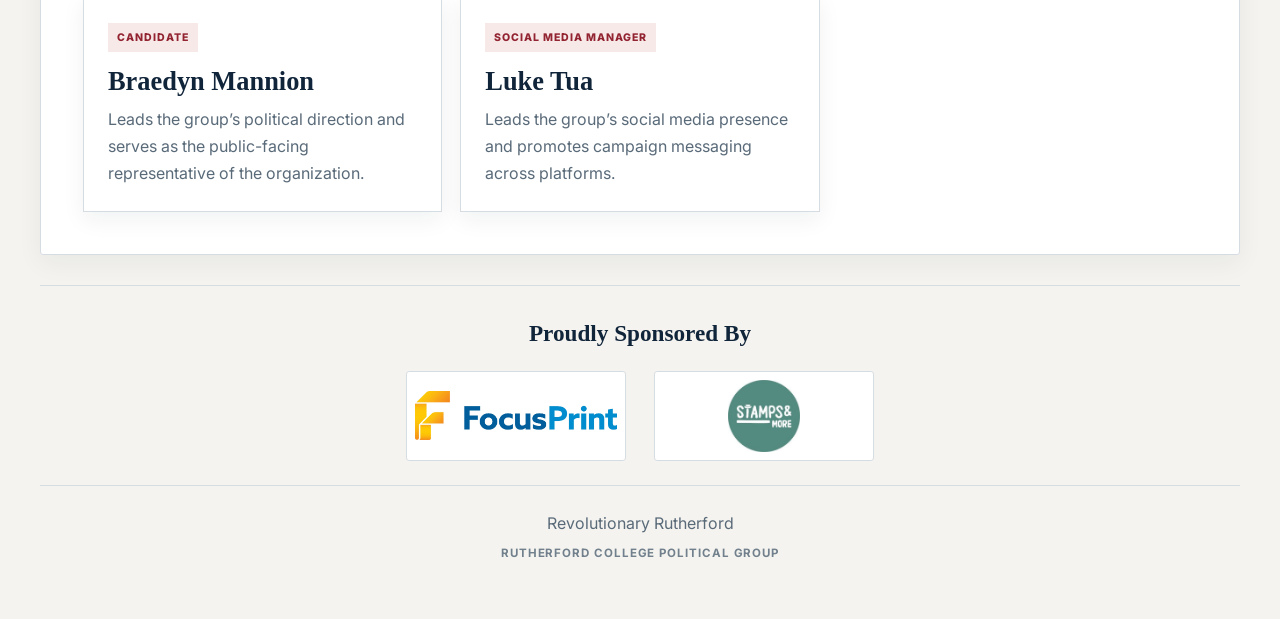
==== commit ca8ae4fb: "Add Luke Tua to leadership sections on all pages that list team members." ====
--- a/index.html
+++ b/index.html
@@ -36,8 +36,11 @@
           <p>The group brings together leadership, planning, and communication in a way designed to keep the message clear, the mission coherent, and the future open to revision as circumstances change.</p>
         </section>
         <section class="panel">
-          <div class="section-head"><p class="eyebrow">Candidate</p><h2>Leadership</h2></div>
-          <div class="leader-grid"><article class="leader-card accent-rose"><div class="leader-role">Candidate</div><h3>Braedyn Mannion</h3><p>Leads the group’s political direction and serves as the public-facing representative of the organization.</p></article></div>
+          <div class="section-head"><p class="eyebrow">Leadership</p><h2>Leadership team</h2></div>
+          <div class="leader-grid">
+            <article class="leader-card accent-rose"><div class="leader-role">Candidate</div><h3>Braedyn Mannion</h3><p>Leads the group’s political direction and serves as the public-facing representative of the organization.</p></article>
+            <article class="leader-card"><div class="leader-role">Social Media Manager</div><h3>Luke Tua</h3><p>Leads the group’s social media presence and promotes campaign messaging across platforms.</p></article>
+          </div>
         </section>
       </main>
       <footer class="site-footer">
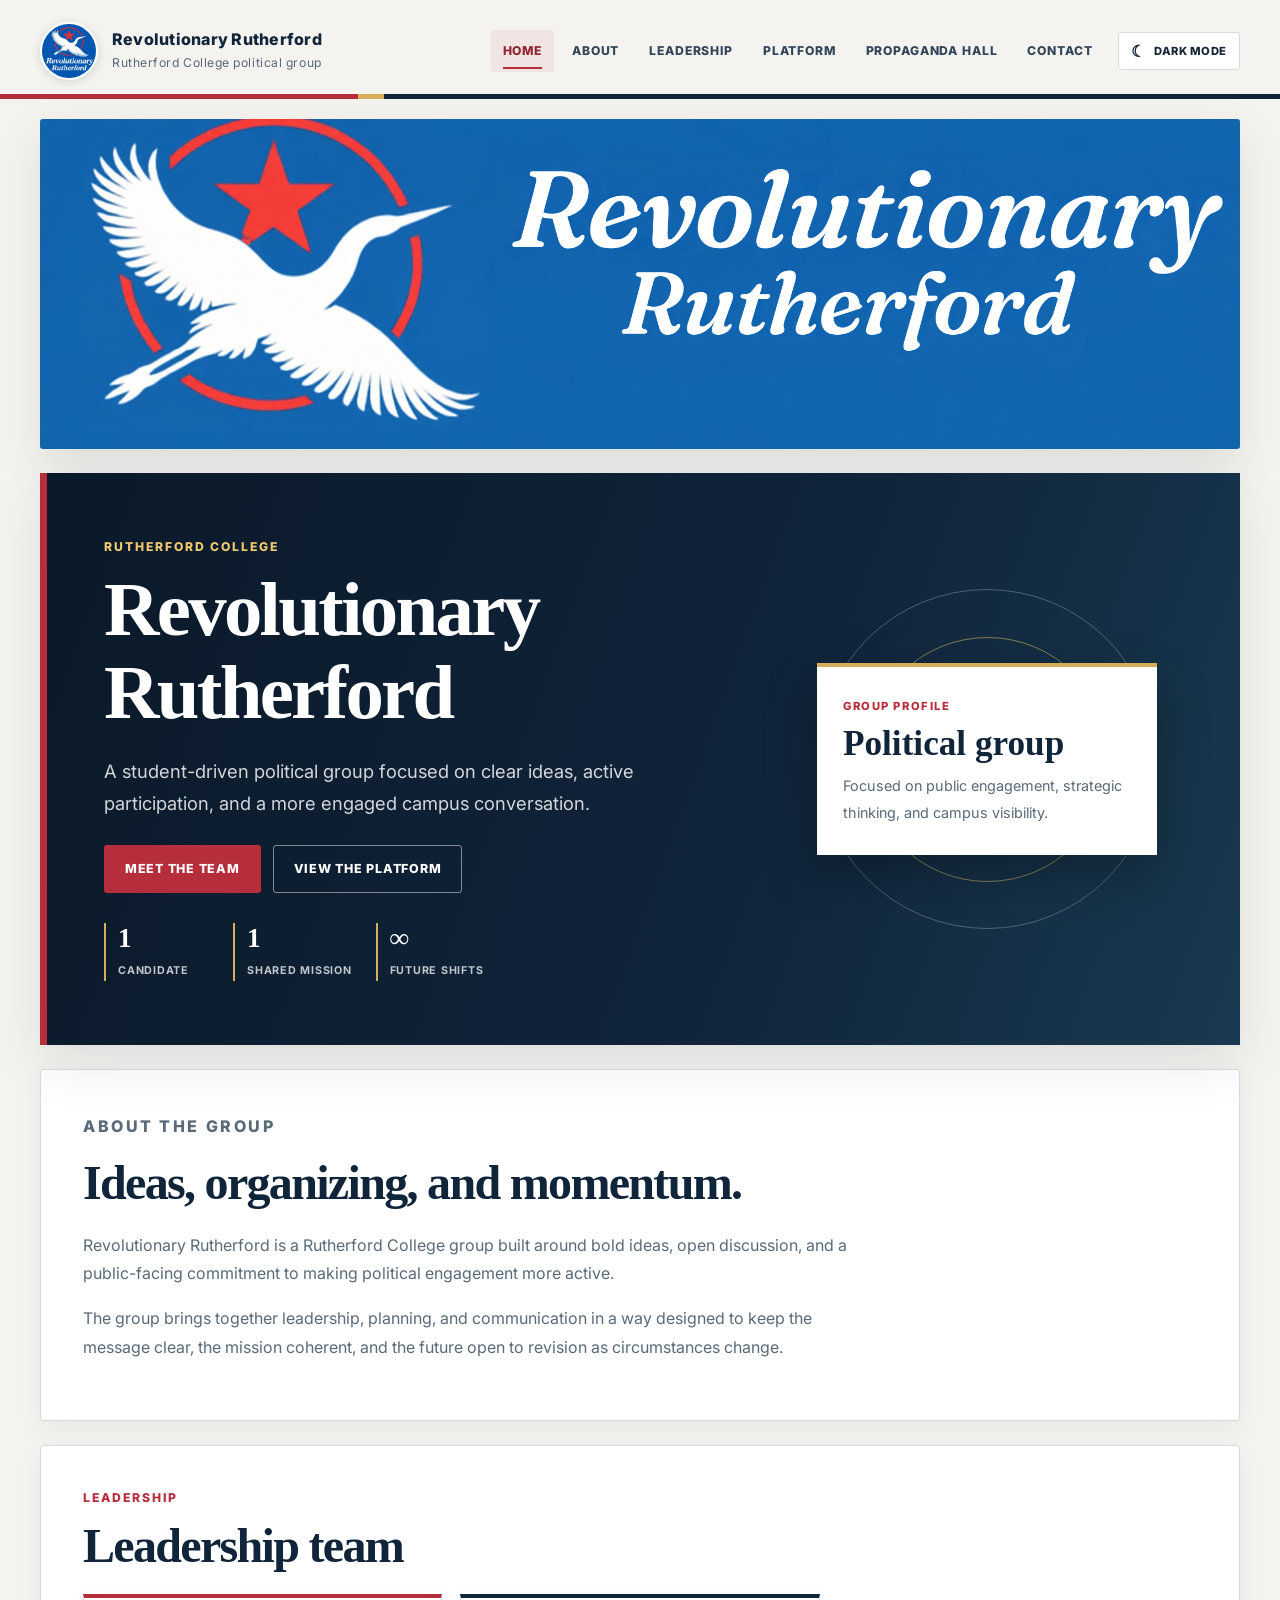
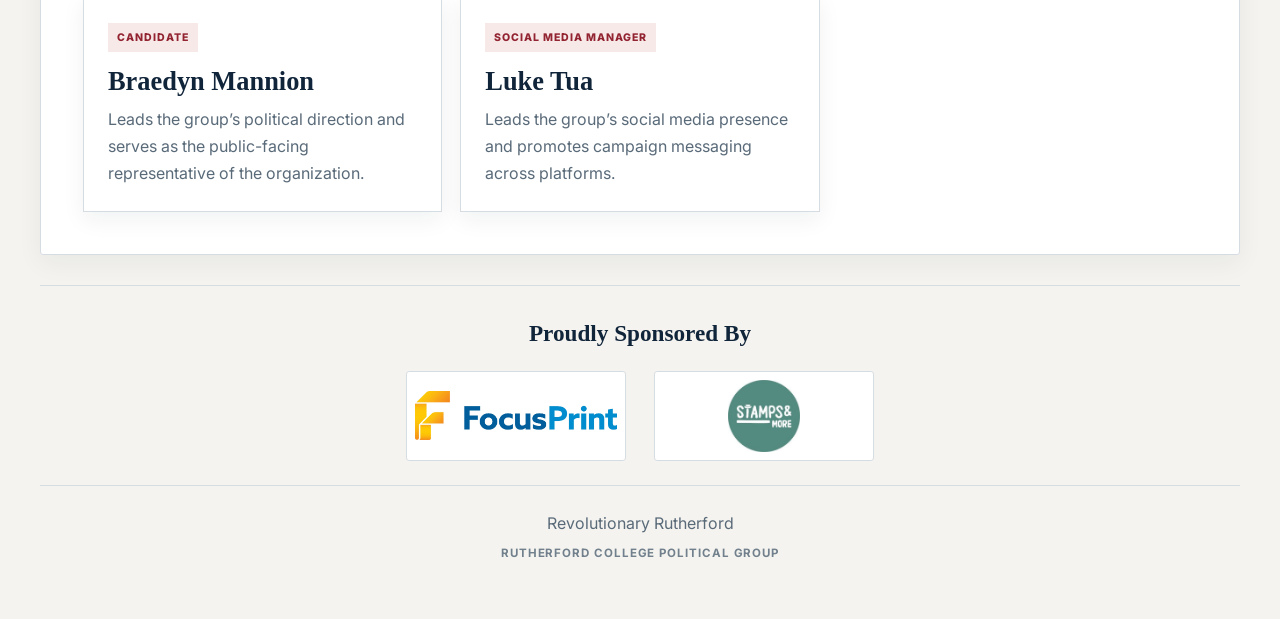
==== commit 221b4bae: "Add Propaganda Hall page and site navigation links." ====
--- a/index.html
+++ b/index.html
@@ -16,7 +16,7 @@
     <div class="page-shell">
       <header class="site-header">
         <div class="brand-wrap"><img src="logo.png" alt="Revolutionary Rutherford logo" class="brand-logo" /><div><p class="brand-name">Revolutionary Rutherford</p><p class="brand-tag">Rutherford College political group</p></div></div>
-        <nav class="main-nav" aria-label="Main navigation"><a href="index.html">Home</a><a href="about.html">About</a><a href="leadership.html">Leadership</a><a href="platform.html">Platform</a><a href="contact.html">Contact</a></nav>
+        <nav class="main-nav" aria-label="Main navigation"><a href="index.html">Home</a><a href="about.html">About</a><a href="leadership.html">Leadership</a><a href="platform.html">Platform</a><a href="propaganda-hall.html">Propaganda Hall</a><a href="contact.html">Contact</a></nav>
       </header>
       <img src="banner.png" alt="Revolutionary Rutherford banner" class="page-banner" />
       <main>
